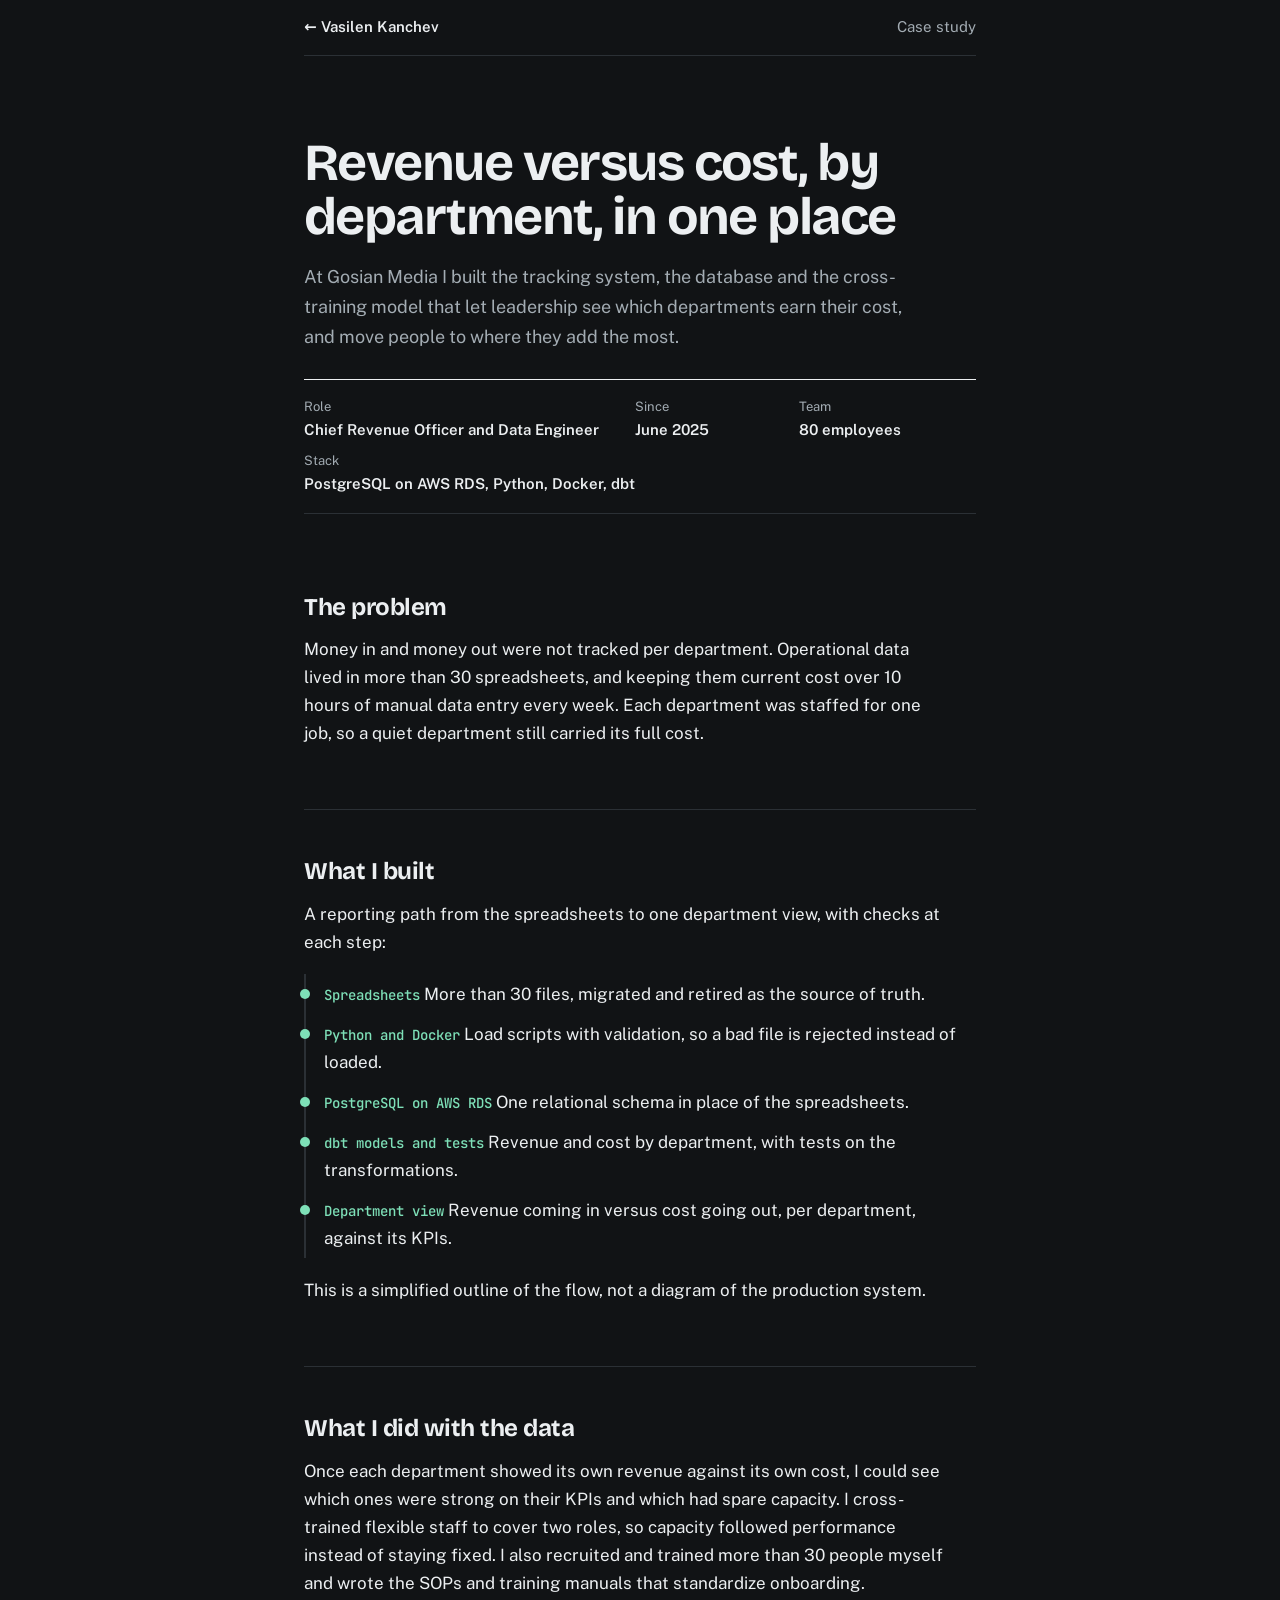
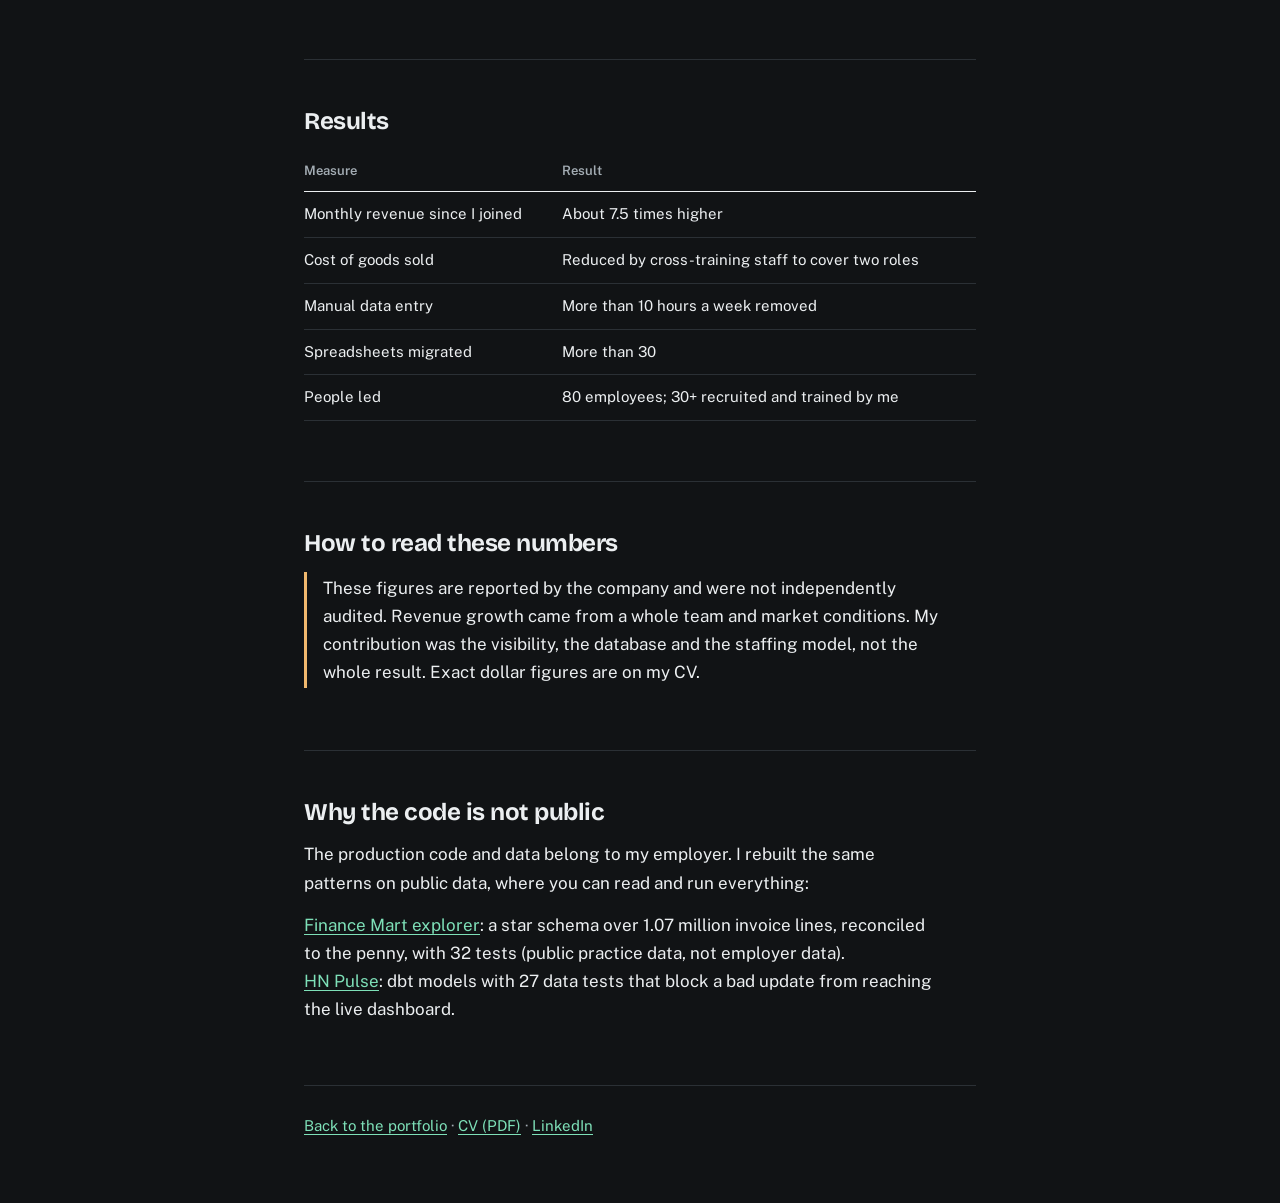
==== gosian/index.html @ 36bf4d01 "Add Gosian case study page" ====
<!doctype html>
<html lang="en"><head><meta charset="utf-8"><meta name="viewport" content="width=device-width,initial-scale=1">
<meta name="theme-color" content="#111315">
<title>Case study: revenue vs cost tracking at Gosian Media</title>
<meta name="description" content="How I built department-level revenue and cost tracking, a PostgreSQL pipeline and a cross-training model at Gosian Media, and what the numbers do and do not show.">
<link rel="canonical" href="https://vasilendata.github.io/gosian/">
<meta property="og:type" content="article"><meta property="og:title" content="Case study: revenue vs cost tracking at Gosian Media"><meta property="og:description" content="Department-level revenue and cost tracking, a PostgreSQL pipeline and cross-training, with honest limits."><meta property="og:url" content="https://vasilendata.github.io/gosian/"><meta property="og:image" content="https://vasilendata.github.io/og.png?v=2">
<meta name="twitter:card" content="summary_large_image"><meta name="twitter:image" content="https://vasilendata.github.io/og.png?v=2">
<link rel="icon" href="data:image/svg+xml,%3Csvg xmlns='http://www.w3.org/2000/svg' viewBox='0 0 64 64'%3E%3Crect width='64' height='64' rx='10' fill='%230E1A2B'/%3E%3Cpath d='M14 18l14 28 6-12M50 18L36 46' stroke='%23E8470F' stroke-width='6' fill='none' stroke-linecap='square'/%3E%3C/svg%3E">
<link rel="preload" href="https://vasilendata.github.io/fonts/bricolage-grotesque.woff2" as="font" type="font/woff2" crossorigin>
<style>
@font-face{font-family:'Bricolage Grotesque';src:url(https://vasilendata.github.io/fonts/bricolage-grotesque.woff2) format('woff2');font-weight:200 800;font-display:swap}
@font-face{font-family:'Public Sans';src:url(https://vasilendata.github.io/fonts/public-sans.woff2) format('woff2');font-weight:100 900;font-display:swap}
@font-face{font-family:'JetBrains Mono';src:url(https://vasilendata.github.io/fonts/jetbrains-mono.woff2) format('woff2');font-weight:100 800;font-display:swap}
:root{--paper:#111315;--surface:#181B1E;--ink:#ECEFF1;--muted:#A3ACB3;--rule:#2B3035;--mint:#7EE0B8;--blue:#8FB4FF;--amber:#F0B86E;
--display:'Bricolage Grotesque','Segoe UI',system-ui,sans-serif;--body:'Public Sans','Segoe UI',system-ui,sans-serif;--mono:'JetBrains Mono',ui-monospace,Consolas,monospace}
*{box-sizing:border-box}html{scroll-behavior:smooth}
body{margin:0;background:var(--paper);color:var(--ink);font:400 1.0625rem/1.65 var(--body);-webkit-font-smoothing:antialiased}
a{color:var(--mint);text-underline-offset:.2em;text-decoration-thickness:1px}a:hover{color:var(--ink)}
:focus-visible{outline:2px solid var(--mint);outline-offset:3px;border-radius:2px}
h1,h2,h3{font-family:var(--display);margin:0;text-wrap:balance}
.wrap{max-width:46rem;margin:0 auto;padding:0 clamp(20px,5vw,32px)}
.top{display:flex;justify-content:space-between;align-items:center;height:56px;border-bottom:1px solid var(--rule);font-size:.9375rem}
.top a{color:var(--ink);text-decoration:none;font-weight:600}.top a:hover{color:var(--mint)}.top span{color:var(--muted)}
header.pg{padding:clamp(40px,7vw,80px) 0 32px}
h1{font-size:clamp(2.1rem,5.5vw,3.25rem);line-height:1.04;letter-spacing:-.03em;font-weight:700}
.sub{margin:18px 0 0;color:var(--muted);font-size:1.125rem;max-width:38rem}
.meta{margin:28px 0 0;padding:16px 0;border-top:1px solid var(--ink);border-bottom:1px solid var(--rule);display:flex;flex-wrap:wrap;gap:8px 36px;font-size:.9375rem}
.meta dt{color:var(--muted);font-size:.8125rem}.meta dd{margin:0;font-weight:600}.meta div{min-width:8rem}
section{padding:clamp(28px,5vw,48px) 0;border-bottom:1px solid var(--rule)}
h2{font-size:1.5rem;line-height:1.15;letter-spacing:-.02em;margin-bottom:14px}
p{margin:0 0 14px;max-width:40rem}
.flow{margin:18px 0;padding:0;list-style:none;border-left:2px solid var(--rule)}
.flow li{padding:6px 0 6px 18px;position:relative}.flow li::before{content:"";position:absolute;left:-6px;top:15px;width:10px;height:10px;border-radius:50%;background:var(--mint)}
.flow b{font-family:var(--mono);font-size:.875rem;font-weight:500;color:var(--mint)}
table{width:100%;border-collapse:collapse;font-size:.9375rem;margin:12px 0}
th,td{padding:10px 12px 10px 0;border-bottom:1px solid var(--rule);text-align:left;vertical-align:top}
th{color:var(--muted);font-weight:600;font-size:.8125rem;border-bottom-color:var(--ink)}
.note{border-left:3px solid var(--amber);padding:2px 0 2px 16px;color:var(--ink)}
footer.f{padding:28px 0 64px;color:var(--muted);font-size:.9375rem}
@media(prefers-reduced-motion:reduce){*{animation:none!important;transition:none!important;scroll-behavior:auto!important}}
</style></head><body>
<div class="wrap">
<nav class="top" aria-label="Portfolio"><a href="https://vasilendata.github.io/">&larr; Vasilen Kanchev</a><span>Case study</span></nav>
<header class="pg"><h1>Revenue versus cost, by department, in one place</h1>
<p class="sub">At Gosian Media I built the tracking system, the database and the cross-training model that let leadership see which departments earn their cost, and move people to where they add the most.</p>
<dl class="meta"><div><dt>Role</dt><dd>Chief Revenue Officer and Data Engineer</dd></div><div><dt>Since</dt><dd>June 2025</dd></div><div><dt>Team</dt><dd>80 employees</dd></div><div><dt>Stack</dt><dd>PostgreSQL on AWS RDS, Python, Docker, dbt</dd></div></dl></header>
<main>
<section><h2>The problem</h2>
<p>Money in and money out were not tracked per department. Operational data lived in more than 30 spreadsheets, and keeping them current cost over 10 hours of manual data entry every week. Each department was staffed for one job, so a quiet department still carried its full cost.</p></section>
<section><h2>What I built</h2>
<p>A reporting path from the spreadsheets to one department view, with checks at each step:</p>
<ol class="flow">
<li><b>Spreadsheets</b> More than 30 files, migrated and retired as the source of truth.</li>
<li><b>Python and Docker</b> Load scripts with validation, so a bad file is rejected instead of loaded.</li>
<li><b>PostgreSQL on AWS RDS</b> One relational schema in place of the spreadsheets.</li>
<li><b>dbt models and tests</b> Revenue and cost by department, with tests on the transformations.</li>
<li><b>Department view</b> Revenue coming in versus cost going out, per department, against its KPIs.</li>
</ol>
<p>This is a simplified outline of the flow, not a diagram of the production system.</p></section>
<section><h2>What I did with the data</h2>
<p>Once each department showed its own revenue against its own cost, I could see which ones were strong on their KPIs and which had spare capacity. I cross-trained flexible staff to cover two roles, so capacity followed performance instead of staying fixed. I also recruited and trained more than 30 people myself and wrote the SOPs and training manuals that standardize onboarding.</p></section>
<section><h2>Results</h2>
<table><thead><tr><th>Measure</th><th>Result</th></tr></thead><tbody>
<tr><td>Monthly revenue since I joined</td><td>About 7.5 times higher</td></tr>
<tr><td>Cost of goods sold</td><td>Reduced by cross-training staff to cover two roles</td></tr>
<tr><td>Manual data entry</td><td>More than 10 hours a week removed</td></tr>
<tr><td>Spreadsheets migrated</td><td>More than 30</td></tr>
<tr><td>People led</td><td>80 employees; 30+ recruited and trained by me</td></tr>
</tbody></table></section>
<section><h2>How to read these numbers</h2>
<p class="note">These figures are reported by the company and were not independently audited. Revenue growth came from a whole team and market conditions. My contribution was the visibility, the database and the staffing model, not the whole result. Exact dollar figures are on my CV.</p></section>
<section><h2>Why the code is not public</h2>
<p>The production code and data belong to my employer. I rebuilt the same patterns on public data, where you can read and run everything:</p>
<p><a href="https://vasilendata.github.io/ecommerce-finance-mart/explorer/">Finance Mart explorer</a>: a star schema over 1.07 million invoice lines, reconciled to the penny, with 32 tests (public practice data, not employer data).<br>
<a href="https://vasilendata.github.io/hn-pulse/">HN Pulse</a>: dbt models with 27 data tests that block a bad update from reaching the live dashboard.</p></section>
</main>
<footer class="f"><a href="https://vasilendata.github.io/">Back to the portfolio</a> &middot; <a href="https://vasilendata.github.io/vasilen-kanchev-cv.pdf">CV (PDF)</a> &middot; <a href="https://www.linkedin.com/in/vasilenkanchev/">LinkedIn</a></footer>
</div></body></html>
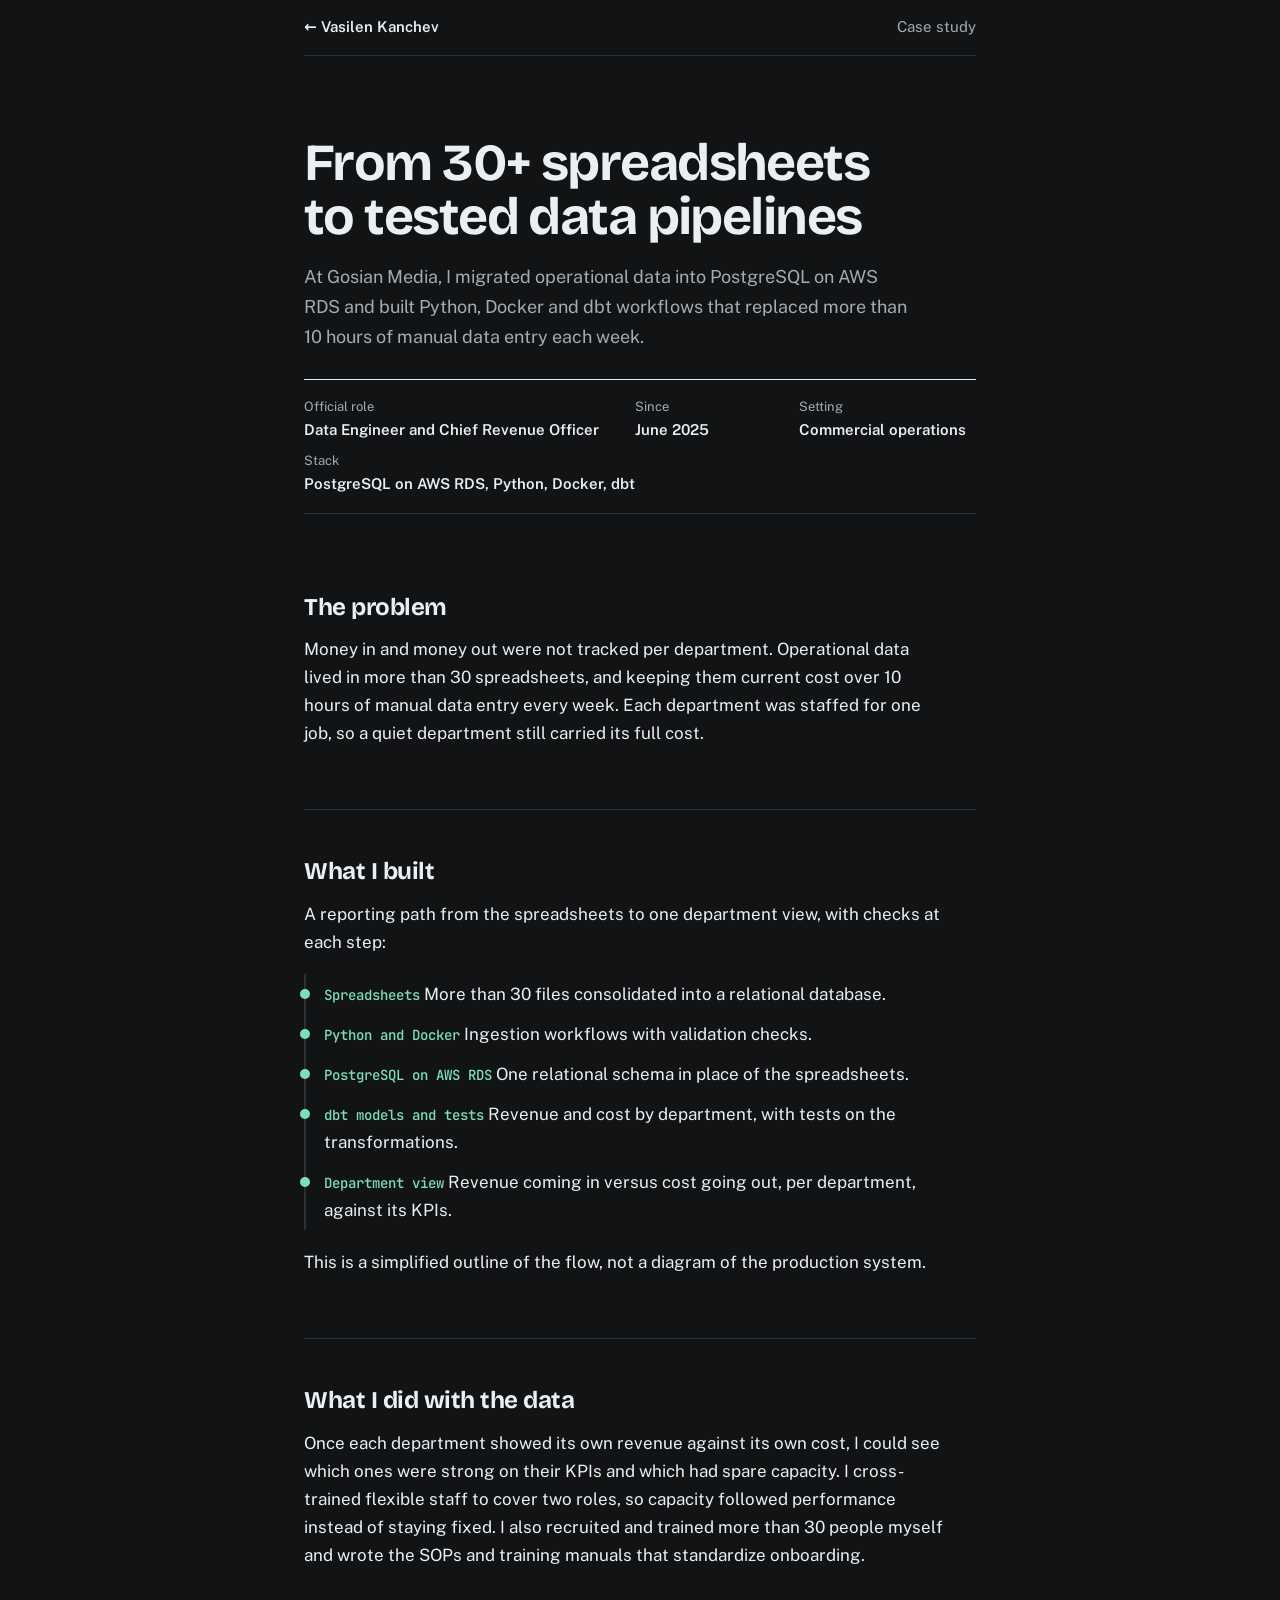
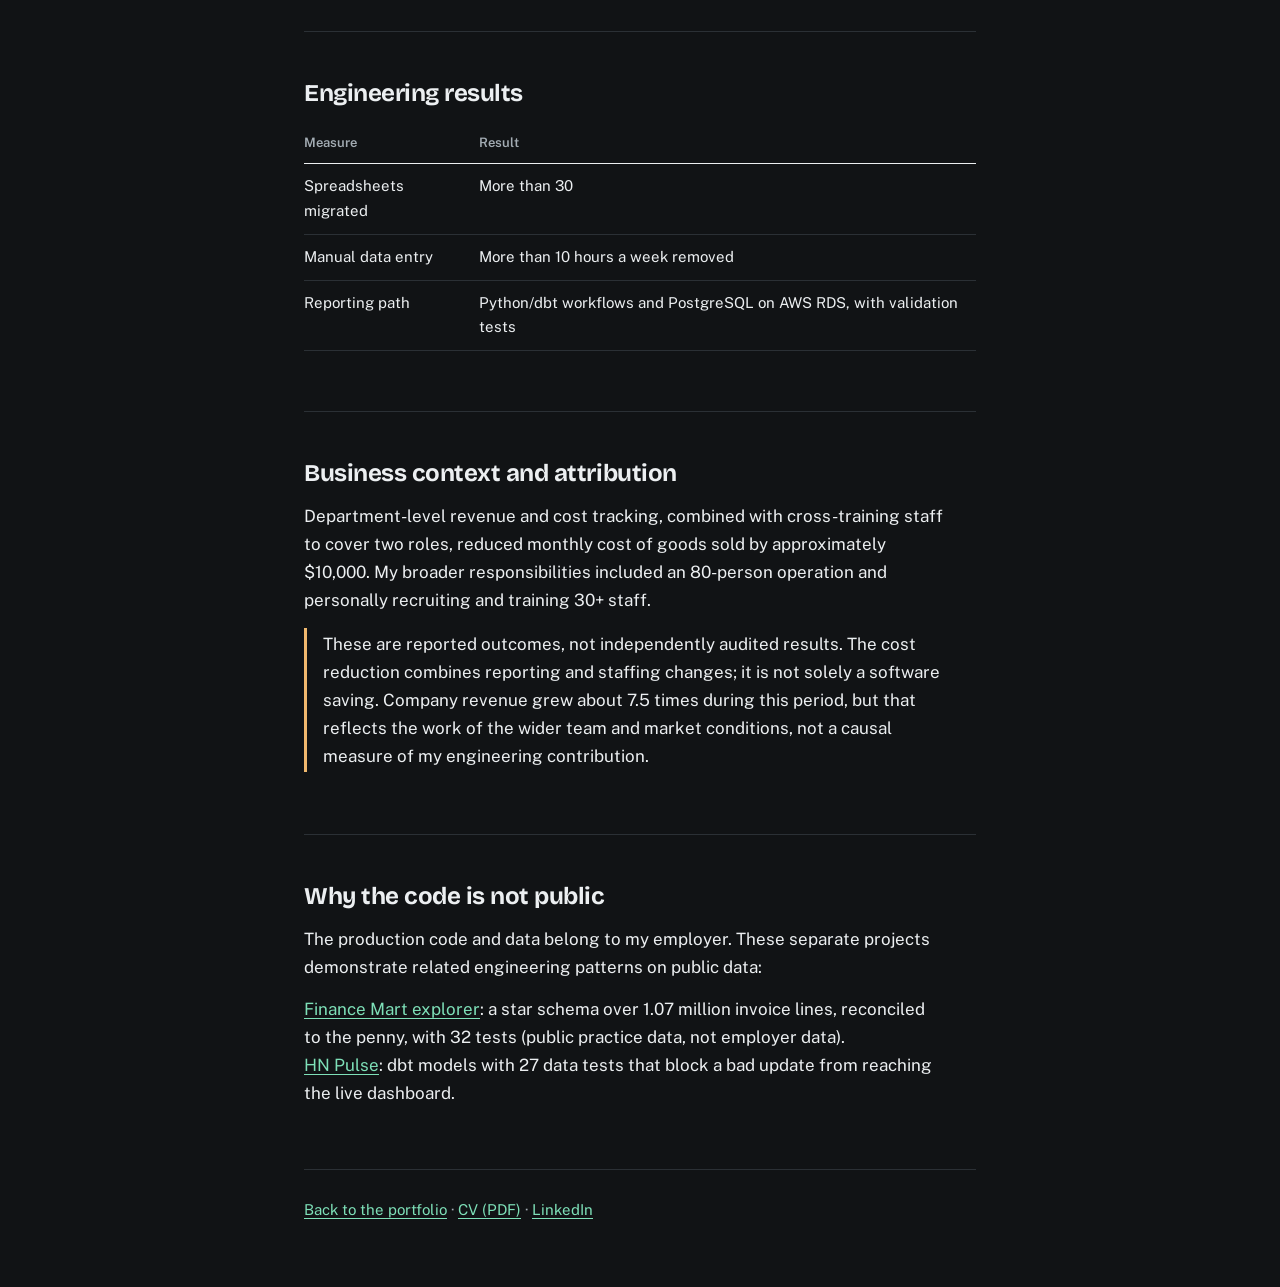
==== commit 976ee7a4: "Clarify professional delivery and business outcomes" ====
--- a/gosian/index.html
+++ b/gosian/index.html
@@ -1,20 +1,21 @@
 <!doctype html>
 <html lang="en"><head><meta charset="utf-8"><meta name="viewport" content="width=device-width,initial-scale=1">
 <meta name="theme-color" content="#111315">
-<title>Case study: revenue vs cost tracking at Gosian Media</title>
+<title>From 30+ spreadsheets to tested data pipelines | Vasilen Kanchev</title>
 <meta name="description" content="How I built department-level revenue and cost tracking, a PostgreSQL pipeline and a cross-training model at Gosian Media, and what the numbers do and do not show.">
 <link rel="canonical" href="https://vasilendata.github.io/gosian/">
-<meta property="og:type" content="article"><meta property="og:title" content="Case study: revenue vs cost tracking at Gosian Media"><meta property="og:description" content="Department-level revenue and cost tracking, a PostgreSQL pipeline and cross-training, with honest limits."><meta property="og:url" content="https://vasilendata.github.io/gosian/"><meta property="og:image" content="https://vasilendata.github.io/og.png?v=2">
-<meta name="twitter:card" content="summary_large_image"><meta name="twitter:image" content="https://vasilendata.github.io/og.png?v=2">
+<meta property="og:type" content="article"><meta property="og:title" content="From 30+ spreadsheets to tested data pipelines"><meta property="og:description" content="Professional case study: Python, dbt and PostgreSQL on AWS RDS replaced 10+ hours of manual data entry each week."><meta property="og:url" content="https://vasilendata.github.io/gosian/"><meta property="og:image" content="https://vasilendata.github.io/og.png?v=3"><meta property="og:image:width" content="1731"><meta property="og:image:height" content="909">
+<meta name="twitter:card" content="summary_large_image"><meta name="twitter:image" content="https://vasilendata.github.io/og.png?v=3">
 <link rel="icon" href="data:image/svg+xml,%3Csvg xmlns='http://www.w3.org/2000/svg' viewBox='0 0 64 64'%3E%3Crect width='64' height='64' rx='10' fill='%230E1A2B'/%3E%3Cpath d='M14 18l14 28 6-12M50 18L36 46' stroke='%23E8470F' stroke-width='6' fill='none' stroke-linecap='square'/%3E%3C/svg%3E">
-<link rel="preload" href="https://vasilendata.github.io/fonts/bricolage-grotesque.woff2" as="font" type="font/woff2" crossorigin>
+<link rel="preload" href="../fonts/bricolage-grotesque.woff2" as="font" type="font/woff2" crossorigin>
 <style>
-@font-face{font-family:'Bricolage Grotesque';src:url(https://vasilendata.github.io/fonts/bricolage-grotesque.woff2) format('woff2');font-weight:200 800;font-display:swap}
-@font-face{font-family:'Public Sans';src:url(https://vasilendata.github.io/fonts/public-sans.woff2) format('woff2');font-weight:100 900;font-display:swap}
-@font-face{font-family:'JetBrains Mono';src:url(https://vasilendata.github.io/fonts/jetbrains-mono.woff2) format('woff2');font-weight:100 800;font-display:swap}
+@font-face{font-family:'Bricolage Grotesque';src:url(../fonts/bricolage-grotesque.woff2) format('woff2');font-weight:200 800;font-display:swap}
+@font-face{font-family:'Public Sans';src:url(../fonts/public-sans.woff2) format('woff2');font-weight:100 900;font-display:swap}
+@font-face{font-family:'JetBrains Mono';src:url(../fonts/jetbrains-mono.woff2) format('woff2');font-weight:100 800;font-display:swap}
 :root{--paper:#111315;--surface:#181B1E;--ink:#ECEFF1;--muted:#A3ACB3;--rule:#2B3035;--mint:#7EE0B8;--blue:#8FB4FF;--amber:#F0B86E;
 --display:'Bricolage Grotesque','Segoe UI',system-ui,sans-serif;--body:'Public Sans','Segoe UI',system-ui,sans-serif;--mono:'JetBrains Mono',ui-monospace,Consolas,monospace}
 *{box-sizing:border-box}html{scroll-behavior:smooth}
+.skip{position:fixed;left:-999px;top:8px;z-index:9;padding:10px 16px;background:var(--ink);color:var(--paper)}.skip:focus{left:8px}
 body{margin:0;background:var(--paper);color:var(--ink);font:400 1.0625rem/1.65 var(--body);-webkit-font-smoothing:antialiased}
 a{color:var(--mint);text-underline-offset:.2em;text-decoration-thickness:1px}a:hover{color:var(--ink)}
 :focus-visible{outline:2px solid var(--mint);outline-offset:3px;border-radius:2px}
@@ -40,19 +41,20 @@
 footer.f{padding:28px 0 64px;color:var(--muted);font-size:.9375rem}
 @media(prefers-reduced-motion:reduce){*{animation:none!important;transition:none!important;scroll-behavior:auto!important}}
 </style></head><body>
+<a class="skip" href="#case-study">Skip to case study</a>
 <div class="wrap">
-<nav class="top" aria-label="Portfolio"><a href="https://vasilendata.github.io/">&larr; Vasilen Kanchev</a><span>Case study</span></nav>
-<header class="pg"><h1>Revenue versus cost, by department, in one place</h1>
-<p class="sub">At Gosian Media I built the tracking system, the database and the cross-training model that let leadership see which departments earn their cost, and move people to where they add the most.</p>
-<dl class="meta"><div><dt>Role</dt><dd>Chief Revenue Officer and Data Engineer</dd></div><div><dt>Since</dt><dd>June 2025</dd></div><div><dt>Team</dt><dd>80 employees</dd></div><div><dt>Stack</dt><dd>PostgreSQL on AWS RDS, Python, Docker, dbt</dd></div></dl></header>
-<main>
+<nav class="top" aria-label="Portfolio"><a href="../">&larr; Vasilen Kanchev</a><span>Case study</span></nav>
+<header class="pg"><h1>From 30+ spreadsheets to tested data pipelines</h1>
+<p class="sub">At Gosian Media, I migrated operational data into PostgreSQL on AWS RDS and built Python, Docker and dbt workflows that replaced more than 10 hours of manual data entry each week.</p>
+<dl class="meta"><div><dt>Official role</dt><dd>Data Engineer and Chief Revenue Officer</dd></div><div><dt>Since</dt><dd>June 2025</dd></div><div><dt>Setting</dt><dd>Commercial operations</dd></div><div><dt>Stack</dt><dd>PostgreSQL on AWS RDS, Python, Docker, dbt</dd></div></dl></header>
+<main id="case-study" tabindex="-1">
 <section><h2>The problem</h2>
 <p>Money in and money out were not tracked per department. Operational data lived in more than 30 spreadsheets, and keeping them current cost over 10 hours of manual data entry every week. Each department was staffed for one job, so a quiet department still carried its full cost.</p></section>
 <section><h2>What I built</h2>
 <p>A reporting path from the spreadsheets to one department view, with checks at each step:</p>
 <ol class="flow">
-<li><b>Spreadsheets</b> More than 30 files, migrated and retired as the source of truth.</li>
-<li><b>Python and Docker</b> Load scripts with validation, so a bad file is rejected instead of loaded.</li>
+<li><b>Spreadsheets</b> More than 30 files consolidated into a relational database.</li>
+<li><b>Python and Docker</b> Ingestion workflows with validation checks.</li>
 <li><b>PostgreSQL on AWS RDS</b> One relational schema in place of the spreadsheets.</li>
 <li><b>dbt models and tests</b> Revenue and cost by department, with tests on the transformations.</li>
 <li><b>Department view</b> Revenue coming in versus cost going out, per department, against its KPIs.</li>
@@ -60,18 +62,17 @@
 <p>This is a simplified outline of the flow, not a diagram of the production system.</p></section>
 <section><h2>What I did with the data</h2>
 <p>Once each department showed its own revenue against its own cost, I could see which ones were strong on their KPIs and which had spare capacity. I cross-trained flexible staff to cover two roles, so capacity followed performance instead of staying fixed. I also recruited and trained more than 30 people myself and wrote the SOPs and training manuals that standardize onboarding.</p></section>
-<section><h2>Results</h2>
+<section><h2>Engineering results</h2>
 <table><thead><tr><th>Measure</th><th>Result</th></tr></thead><tbody>
-<tr><td>Monthly revenue since I joined</td><td>About 7.5 times higher</td></tr>
-<tr><td>Cost of goods sold</td><td>Reduced by cross-training staff to cover two roles</td></tr>
+<tr><td>Spreadsheets migrated</td><td>More than 30</td></tr>
 <tr><td>Manual data entry</td><td>More than 10 hours a week removed</td></tr>
-<tr><td>Spreadsheets migrated</td><td>More than 30</td></tr>
-<tr><td>People led</td><td>80 employees; 30+ recruited and trained by me</td></tr>
+<tr><td>Reporting path</td><td>Python/dbt workflows and PostgreSQL on AWS RDS, with validation tests</td></tr>
 </tbody></table></section>
-<section><h2>How to read these numbers</h2>
-<p class="note">These figures are reported by the company and were not independently audited. Revenue growth came from a whole team and market conditions. My contribution was the visibility, the database and the staffing model, not the whole result. Exact dollar figures are on my CV.</p></section>
+<section><h2>Business context and attribution</h2>
+<p>Department-level revenue and cost tracking, combined with cross-training staff to cover two roles, reduced monthly cost of goods sold by approximately $10,000. My broader responsibilities included an 80-person operation and personally recruiting and training 30+ staff.</p>
+<p class="note">These are reported outcomes, not independently audited results. The cost reduction combines reporting and staffing changes; it is not solely a software saving. Company revenue grew about 7.5 times during this period, but that reflects the work of the wider team and market conditions, not a causal measure of my engineering contribution.</p></section>
 <section><h2>Why the code is not public</h2>
-<p>The production code and data belong to my employer. I rebuilt the same patterns on public data, where you can read and run everything:</p>
+<p>The production code and data belong to my employer. These separate projects demonstrate related engineering patterns on public data:</p>
 <p><a href="https://vasilendata.github.io/ecommerce-finance-mart/explorer/">Finance Mart explorer</a>: a star schema over 1.07 million invoice lines, reconciled to the penny, with 32 tests (public practice data, not employer data).<br>
 <a href="https://vasilendata.github.io/hn-pulse/">HN Pulse</a>: dbt models with 27 data tests that block a bad update from reaching the live dashboard.</p></section>
 </main>
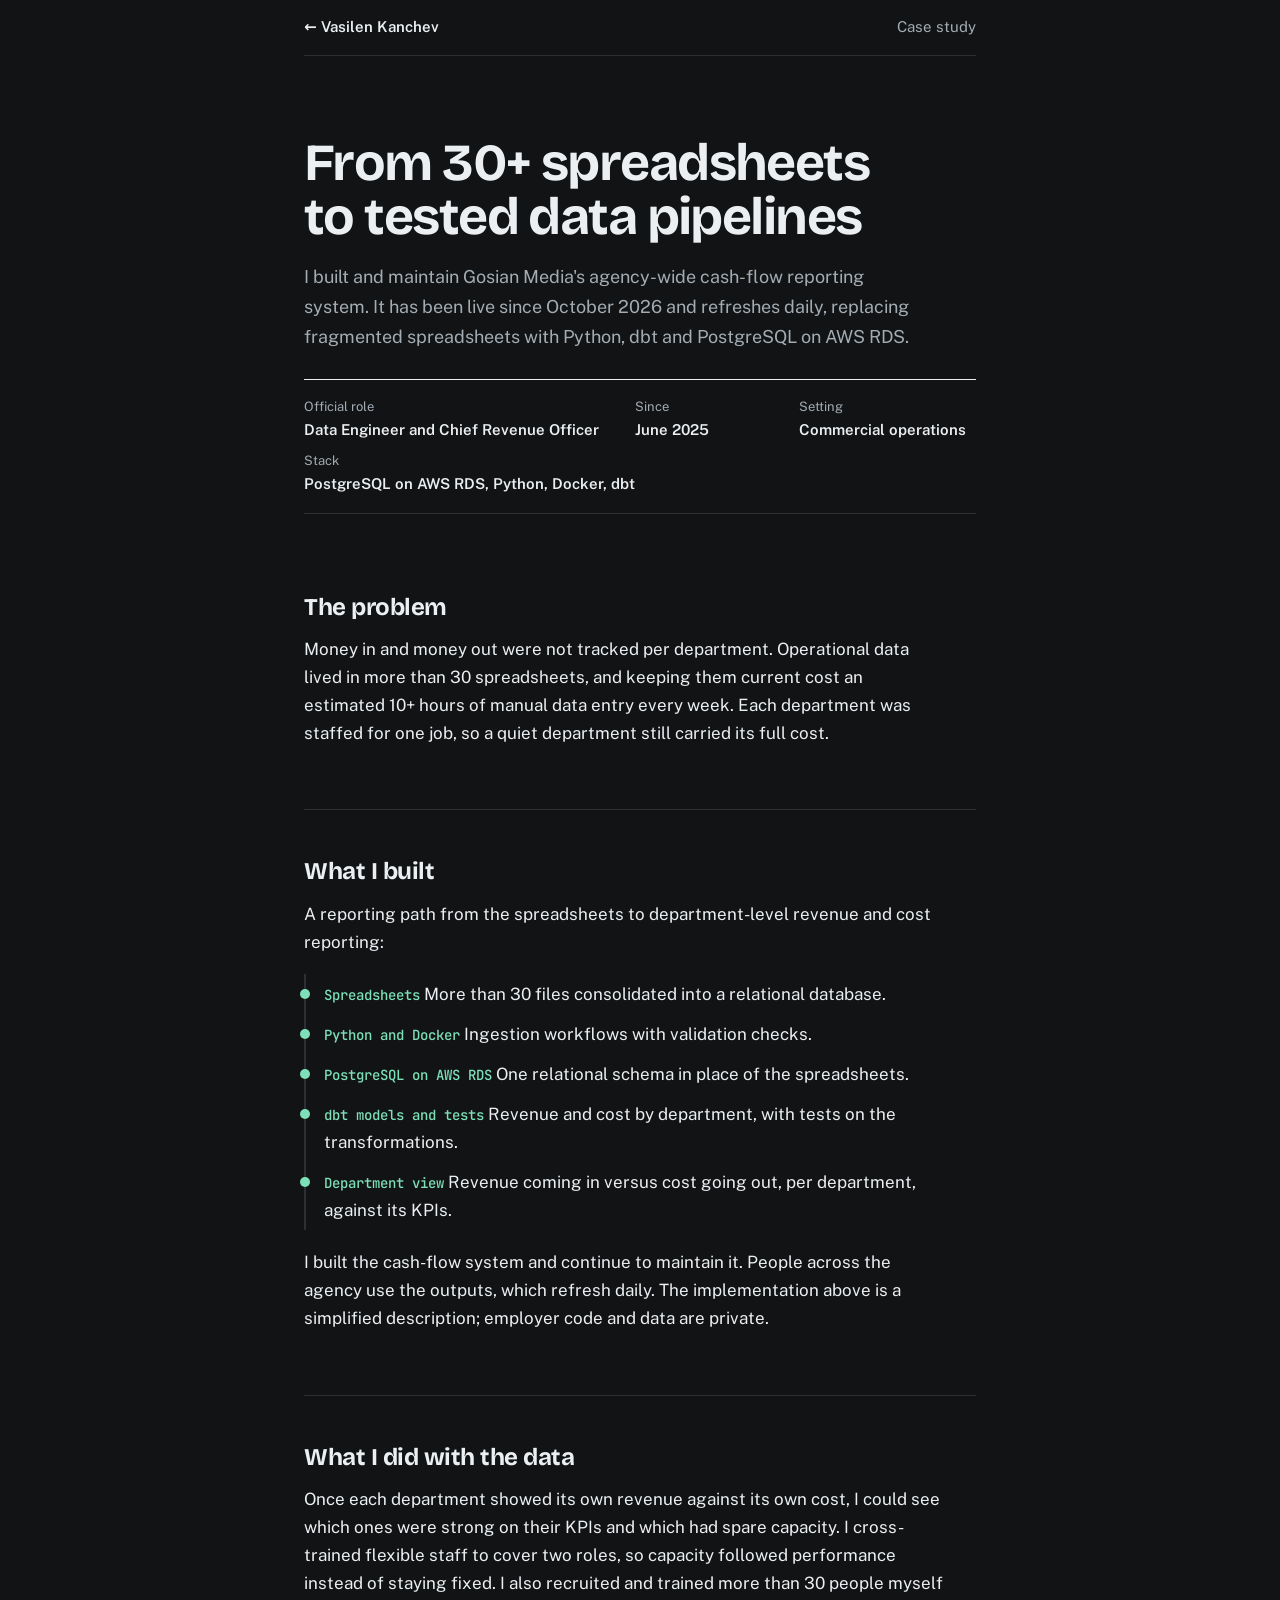
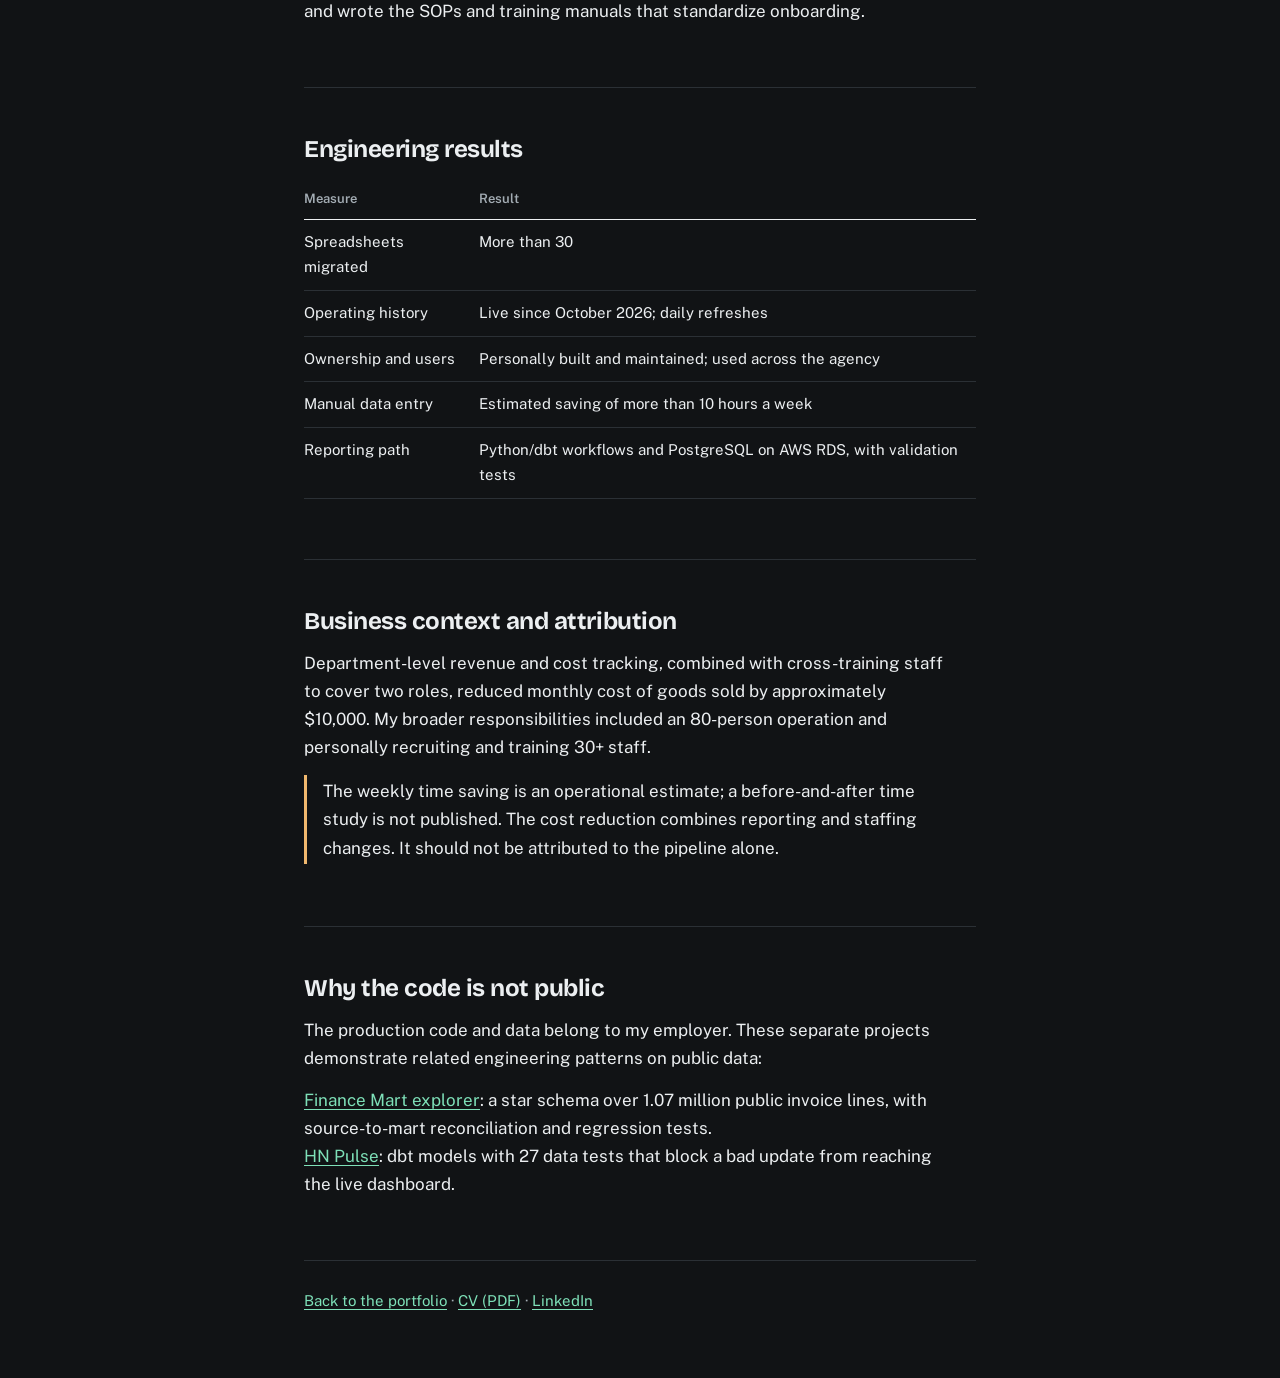
==== commit c404cb84: "Clarify verified system ownership and estimated business outcomes" ====
--- a/gosian/index.html
+++ b/gosian/index.html
@@ -1,80 +1,82 @@
-<!doctype html>
-<html lang="en"><head><meta charset="utf-8"><meta name="viewport" content="width=device-width,initial-scale=1">
-<meta name="theme-color" content="#111315">
-<title>From 30+ spreadsheets to tested data pipelines | Vasilen Kanchev</title>
-<meta name="description" content="How I built department-level revenue and cost tracking, a PostgreSQL pipeline and a cross-training model at Gosian Media, and what the numbers do and do not show.">
-<link rel="canonical" href="https://vasilendata.github.io/gosian/">
-<meta property="og:type" content="article"><meta property="og:title" content="From 30+ spreadsheets to tested data pipelines"><meta property="og:description" content="Professional case study: Python, dbt and PostgreSQL on AWS RDS replaced 10+ hours of manual data entry each week."><meta property="og:url" content="https://vasilendata.github.io/gosian/"><meta property="og:image" content="https://vasilendata.github.io/og.png?v=3"><meta property="og:image:width" content="1731"><meta property="og:image:height" content="909">
-<meta name="twitter:card" content="summary_large_image"><meta name="twitter:image" content="https://vasilendata.github.io/og.png?v=3">
-<link rel="icon" href="data:image/svg+xml,%3Csvg xmlns='http://www.w3.org/2000/svg' viewBox='0 0 64 64'%3E%3Crect width='64' height='64' rx='10' fill='%230E1A2B'/%3E%3Cpath d='M14 18l14 28 6-12M50 18L36 46' stroke='%23E8470F' stroke-width='6' fill='none' stroke-linecap='square'/%3E%3C/svg%3E">
-<link rel="preload" href="../fonts/bricolage-grotesque.woff2" as="font" type="font/woff2" crossorigin>
-<style>
-@font-face{font-family:'Bricolage Grotesque';src:url(../fonts/bricolage-grotesque.woff2) format('woff2');font-weight:200 800;font-display:swap}
-@font-face{font-family:'Public Sans';src:url(../fonts/public-sans.woff2) format('woff2');font-weight:100 900;font-display:swap}
-@font-face{font-family:'JetBrains Mono';src:url(../fonts/jetbrains-mono.woff2) format('woff2');font-weight:100 800;font-display:swap}
-:root{--paper:#111315;--surface:#181B1E;--ink:#ECEFF1;--muted:#A3ACB3;--rule:#2B3035;--mint:#7EE0B8;--blue:#8FB4FF;--amber:#F0B86E;
---display:'Bricolage Grotesque','Segoe UI',system-ui,sans-serif;--body:'Public Sans','Segoe UI',system-ui,sans-serif;--mono:'JetBrains Mono',ui-monospace,Consolas,monospace}
-*{box-sizing:border-box}html{scroll-behavior:smooth}
-.skip{position:fixed;left:-999px;top:8px;z-index:9;padding:10px 16px;background:var(--ink);color:var(--paper)}.skip:focus{left:8px}
-body{margin:0;background:var(--paper);color:var(--ink);font:400 1.0625rem/1.65 var(--body);-webkit-font-smoothing:antialiased}
-a{color:var(--mint);text-underline-offset:.2em;text-decoration-thickness:1px}a:hover{color:var(--ink)}
-:focus-visible{outline:2px solid var(--mint);outline-offset:3px;border-radius:2px}
-h1,h2,h3{font-family:var(--display);margin:0;text-wrap:balance}
-.wrap{max-width:46rem;margin:0 auto;padding:0 clamp(20px,5vw,32px)}
-.top{display:flex;justify-content:space-between;align-items:center;height:56px;border-bottom:1px solid var(--rule);font-size:.9375rem}
-.top a{color:var(--ink);text-decoration:none;font-weight:600}.top a:hover{color:var(--mint)}.top span{color:var(--muted)}
-header.pg{padding:clamp(40px,7vw,80px) 0 32px}
-h1{font-size:clamp(2.1rem,5.5vw,3.25rem);line-height:1.04;letter-spacing:-.03em;font-weight:700}
-.sub{margin:18px 0 0;color:var(--muted);font-size:1.125rem;max-width:38rem}
-.meta{margin:28px 0 0;padding:16px 0;border-top:1px solid var(--ink);border-bottom:1px solid var(--rule);display:flex;flex-wrap:wrap;gap:8px 36px;font-size:.9375rem}
-.meta dt{color:var(--muted);font-size:.8125rem}.meta dd{margin:0;font-weight:600}.meta div{min-width:8rem}
-section{padding:clamp(28px,5vw,48px) 0;border-bottom:1px solid var(--rule)}
-h2{font-size:1.5rem;line-height:1.15;letter-spacing:-.02em;margin-bottom:14px}
-p{margin:0 0 14px;max-width:40rem}
-.flow{margin:18px 0;padding:0;list-style:none;border-left:2px solid var(--rule)}
-.flow li{padding:6px 0 6px 18px;position:relative}.flow li::before{content:"";position:absolute;left:-6px;top:15px;width:10px;height:10px;border-radius:50%;background:var(--mint)}
-.flow b{font-family:var(--mono);font-size:.875rem;font-weight:500;color:var(--mint)}
-table{width:100%;border-collapse:collapse;font-size:.9375rem;margin:12px 0}
-th,td{padding:10px 12px 10px 0;border-bottom:1px solid var(--rule);text-align:left;vertical-align:top}
-th{color:var(--muted);font-weight:600;font-size:.8125rem;border-bottom-color:var(--ink)}
-.note{border-left:3px solid var(--amber);padding:2px 0 2px 16px;color:var(--ink)}
-footer.f{padding:28px 0 64px;color:var(--muted);font-size:.9375rem}
-@media(prefers-reduced-motion:reduce){*{animation:none!important;transition:none!important;scroll-behavior:auto!important}}
-</style></head><body>
-<a class="skip" href="#case-study">Skip to case study</a>
-<div class="wrap">
-<nav class="top" aria-label="Portfolio"><a href="../">&larr; Vasilen Kanchev</a><span>Case study</span></nav>
-<header class="pg"><h1>From 30+ spreadsheets to tested data pipelines</h1>
-<p class="sub">At Gosian Media, I migrated operational data into PostgreSQL on AWS RDS and built Python, Docker and dbt workflows that replaced more than 10 hours of manual data entry each week.</p>
-<dl class="meta"><div><dt>Official role</dt><dd>Data Engineer and Chief Revenue Officer</dd></div><div><dt>Since</dt><dd>June 2025</dd></div><div><dt>Setting</dt><dd>Commercial operations</dd></div><div><dt>Stack</dt><dd>PostgreSQL on AWS RDS, Python, Docker, dbt</dd></div></dl></header>
-<main id="case-study" tabindex="-1">
-<section><h2>The problem</h2>
-<p>Money in and money out were not tracked per department. Operational data lived in more than 30 spreadsheets, and keeping them current cost over 10 hours of manual data entry every week. Each department was staffed for one job, so a quiet department still carried its full cost.</p></section>
-<section><h2>What I built</h2>
-<p>A reporting path from the spreadsheets to one department view, with checks at each step:</p>
-<ol class="flow">
-<li><b>Spreadsheets</b> More than 30 files consolidated into a relational database.</li>
-<li><b>Python and Docker</b> Ingestion workflows with validation checks.</li>
-<li><b>PostgreSQL on AWS RDS</b> One relational schema in place of the spreadsheets.</li>
-<li><b>dbt models and tests</b> Revenue and cost by department, with tests on the transformations.</li>
-<li><b>Department view</b> Revenue coming in versus cost going out, per department, against its KPIs.</li>
-</ol>
-<p>This is a simplified outline of the flow, not a diagram of the production system.</p></section>
-<section><h2>What I did with the data</h2>
-<p>Once each department showed its own revenue against its own cost, I could see which ones were strong on their KPIs and which had spare capacity. I cross-trained flexible staff to cover two roles, so capacity followed performance instead of staying fixed. I also recruited and trained more than 30 people myself and wrote the SOPs and training manuals that standardize onboarding.</p></section>
-<section><h2>Engineering results</h2>
-<table><thead><tr><th>Measure</th><th>Result</th></tr></thead><tbody>
-<tr><td>Spreadsheets migrated</td><td>More than 30</td></tr>
-<tr><td>Manual data entry</td><td>More than 10 hours a week removed</td></tr>
-<tr><td>Reporting path</td><td>Python/dbt workflows and PostgreSQL on AWS RDS, with validation tests</td></tr>
-</tbody></table></section>
-<section><h2>Business context and attribution</h2>
-<p>Department-level revenue and cost tracking, combined with cross-training staff to cover two roles, reduced monthly cost of goods sold by approximately $10,000. My broader responsibilities included an 80-person operation and personally recruiting and training 30+ staff.</p>
-<p class="note">These are reported outcomes, not independently audited results. The cost reduction combines reporting and staffing changes; it is not solely a software saving. Company revenue grew about 7.5 times during this period, but that reflects the work of the wider team and market conditions, not a causal measure of my engineering contribution.</p></section>
-<section><h2>Why the code is not public</h2>
-<p>The production code and data belong to my employer. These separate projects demonstrate related engineering patterns on public data:</p>
-<p><a href="https://vasilendata.github.io/ecommerce-finance-mart/explorer/">Finance Mart explorer</a>: a star schema over 1.07 million invoice lines, reconciled to the penny, with 32 tests (public practice data, not employer data).<br>
-<a href="https://vasilendata.github.io/hn-pulse/">HN Pulse</a>: dbt models with 27 data tests that block a bad update from reaching the live dashboard.</p></section>
-</main>
-<footer class="f"><a href="https://vasilendata.github.io/">Back to the portfolio</a> &middot; <a href="https://vasilendata.github.io/vasilen-kanchev-cv.pdf">CV (PDF)</a> &middot; <a href="https://www.linkedin.com/in/vasilenkanchev/">LinkedIn</a></footer>
-</div></body></html>
+<!doctype html>
+<html lang="en"><head><meta charset="utf-8"><meta name="viewport" content="width=device-width,initial-scale=1">
+<meta name="theme-color" content="#111315">
+<title>From 30+ spreadsheets to tested data pipelines | Vasilen Kanchev</title>
+<meta name="description" content="How I built department-level revenue and cost tracking, a PostgreSQL pipeline and a cross-training model at Gosian Media, and what the numbers do and do not show.">
+<link rel="canonical" href="https://vasilendata.github.io/gosian/">
+<meta property="og:type" content="article"><meta property="og:title" content="From 30+ spreadsheets to tested data pipelines"><meta property="og:description" content="Professional case study: Python, dbt and PostgreSQL on AWS RDS saved an estimated 10+ hours of manual data entry each week."><meta property="og:url" content="https://vasilendata.github.io/gosian/"><meta property="og:image" content="https://vasilendata.github.io/og.png?v=3"><meta property="og:image:width" content="1731"><meta property="og:image:height" content="909">
+<meta name="twitter:card" content="summary_large_image"><meta name="twitter:image" content="https://vasilendata.github.io/og.png?v=3">
+<link rel="icon" href="data:image/svg+xml,%3Csvg xmlns='http://www.w3.org/2000/svg' viewBox='0 0 64 64'%3E%3Crect width='64' height='64' rx='10' fill='%230E1A2B'/%3E%3Cpath d='M14 18l14 28 6-12M50 18L36 46' stroke='%23E8470F' stroke-width='6' fill='none' stroke-linecap='square'/%3E%3C/svg%3E">
+<link rel="preload" href="../fonts/bricolage-grotesque.woff2" as="font" type="font/woff2" crossorigin>
+<style>
+@font-face{font-family:'Bricolage Grotesque';src:url(../fonts/bricolage-grotesque.woff2) format('woff2');font-weight:200 800;font-display:swap}
+@font-face{font-family:'Public Sans';src:url(../fonts/public-sans.woff2) format('woff2');font-weight:100 900;font-display:swap}
+@font-face{font-family:'JetBrains Mono';src:url(../fonts/jetbrains-mono.woff2) format('woff2');font-weight:100 800;font-display:swap}
+:root{--paper:#111315;--surface:#181B1E;--ink:#ECEFF1;--muted:#A3ACB3;--rule:#2B3035;--mint:#7EE0B8;--blue:#8FB4FF;--amber:#F0B86E;
+--display:'Bricolage Grotesque','Segoe UI',system-ui,sans-serif;--body:'Public Sans','Segoe UI',system-ui,sans-serif;--mono:'JetBrains Mono',ui-monospace,Consolas,monospace}
+*{box-sizing:border-box}html{scroll-behavior:smooth}
+.skip{position:fixed;left:-999px;top:8px;z-index:9;padding:10px 16px;background:var(--ink);color:var(--paper)}.skip:focus{left:8px}
+body{margin:0;background:var(--paper);color:var(--ink);font:400 1.0625rem/1.65 var(--body);-webkit-font-smoothing:antialiased}
+a{color:var(--mint);text-underline-offset:.2em;text-decoration-thickness:1px}a:hover{color:var(--ink)}
+:focus-visible{outline:2px solid var(--mint);outline-offset:3px;border-radius:2px}
+h1,h2,h3{font-family:var(--display);margin:0;text-wrap:balance}
+.wrap{max-width:46rem;margin:0 auto;padding:0 clamp(20px,5vw,32px)}
+.top{display:flex;justify-content:space-between;align-items:center;height:56px;border-bottom:1px solid var(--rule);font-size:.9375rem}
+.top a{color:var(--ink);text-decoration:none;font-weight:600}.top a:hover{color:var(--mint)}.top span{color:var(--muted)}
+header.pg{padding:clamp(40px,7vw,80px) 0 32px}
+h1{font-size:clamp(2.1rem,5.5vw,3.25rem);line-height:1.04;letter-spacing:-.03em;font-weight:700}
+.sub{margin:18px 0 0;color:var(--muted);font-size:1.125rem;max-width:38rem}
+.meta{margin:28px 0 0;padding:16px 0;border-top:1px solid var(--ink);border-bottom:1px solid var(--rule);display:flex;flex-wrap:wrap;gap:8px 36px;font-size:.9375rem}
+.meta dt{color:var(--muted);font-size:.8125rem}.meta dd{margin:0;font-weight:600}.meta div{min-width:8rem}
+section{padding:clamp(28px,5vw,48px) 0;border-bottom:1px solid var(--rule)}
+h2{font-size:1.5rem;line-height:1.15;letter-spacing:-.02em;margin-bottom:14px}
+p{margin:0 0 14px;max-width:40rem}
+.flow{margin:18px 0;padding:0;list-style:none;border-left:2px solid var(--rule)}
+.flow li{padding:6px 0 6px 18px;position:relative}.flow li::before{content:"";position:absolute;left:-6px;top:15px;width:10px;height:10px;border-radius:50%;background:var(--mint)}
+.flow b{font-family:var(--mono);font-size:.875rem;font-weight:500;color:var(--mint)}
+table{width:100%;border-collapse:collapse;font-size:.9375rem;margin:12px 0}
+th,td{padding:10px 12px 10px 0;border-bottom:1px solid var(--rule);text-align:left;vertical-align:top}
+th{color:var(--muted);font-weight:600;font-size:.8125rem;border-bottom-color:var(--ink)}
+.note{border-left:3px solid var(--amber);padding:2px 0 2px 16px;color:var(--ink)}
+footer.f{padding:28px 0 64px;color:var(--muted);font-size:.9375rem}
+@media(prefers-reduced-motion:reduce){*{animation:none!important;transition:none!important;scroll-behavior:auto!important}}
+</style></head><body>
+<a class="skip" href="#case-study">Skip to case study</a>
+<div class="wrap">
+<nav class="top" aria-label="Portfolio"><a href="../">&larr; Vasilen Kanchev</a><span>Case study</span></nav>
+<header class="pg"><h1>From 30+ spreadsheets to tested data pipelines</h1>
+<p class="sub">I built and maintain Gosian Media's agency-wide cash-flow reporting system. It has been live since October 2026 and refreshes daily, replacing fragmented spreadsheets with Python, dbt and PostgreSQL on AWS RDS.</p>
+<dl class="meta"><div><dt>Official role</dt><dd>Data Engineer and Chief Revenue Officer</dd></div><div><dt>Since</dt><dd>June 2025</dd></div><div><dt>Setting</dt><dd>Commercial operations</dd></div><div><dt>Stack</dt><dd>PostgreSQL on AWS RDS, Python, Docker, dbt</dd></div></dl></header>
+<main id="case-study" tabindex="-1">
+<section><h2>The problem</h2>
+<p>Money in and money out were not tracked per department. Operational data lived in more than 30 spreadsheets, and keeping them current cost an estimated 10+ hours of manual data entry every week. Each department was staffed for one job, so a quiet department still carried its full cost.</p></section>
+<section><h2>What I built</h2>
+<p>A reporting path from the spreadsheets to department-level revenue and cost reporting:</p>
+<ol class="flow">
+<li><b>Spreadsheets</b> More than 30 files consolidated into a relational database.</li>
+<li><b>Python and Docker</b> Ingestion workflows with validation checks.</li>
+<li><b>PostgreSQL on AWS RDS</b> One relational schema in place of the spreadsheets.</li>
+<li><b>dbt models and tests</b> Revenue and cost by department, with tests on the transformations.</li>
+<li><b>Department view</b> Revenue coming in versus cost going out, per department, against its KPIs.</li>
+</ol>
+<p>I built the cash-flow system and continue to maintain it. People across the agency use the outputs, which refresh daily. The implementation above is a simplified description; employer code and data are private.</p></section>
+<section><h2>What I did with the data</h2>
+<p>Once each department showed its own revenue against its own cost, I could see which ones were strong on their KPIs and which had spare capacity. I cross-trained flexible staff to cover two roles, so capacity followed performance instead of staying fixed. I also recruited and trained more than 30 people myself and wrote the SOPs and training manuals that standardize onboarding.</p></section>
+<section><h2>Engineering results</h2>
+<table><thead><tr><th>Measure</th><th>Result</th></tr></thead><tbody>
+<tr><td>Spreadsheets migrated</td><td>More than 30</td></tr>
+<tr><td>Operating history</td><td>Live since October 2026; daily refreshes</td></tr>
+<tr><td>Ownership and users</td><td>Personally built and maintained; used across the agency</td></tr>
+<tr><td>Manual data entry</td><td>Estimated saving of more than 10 hours a week</td></tr>
+<tr><td>Reporting path</td><td>Python/dbt workflows and PostgreSQL on AWS RDS, with validation tests</td></tr>
+</tbody></table></section>
+<section><h2>Business context and attribution</h2>
+<p>Department-level revenue and cost tracking, combined with cross-training staff to cover two roles, reduced monthly cost of goods sold by approximately $10,000. My broader responsibilities included an 80-person operation and personally recruiting and training 30+ staff.</p>
+<p class="note">The weekly time saving is an operational estimate; a before-and-after time study is not published. The cost reduction combines reporting and staffing changes. It should not be attributed to the pipeline alone.</p></section>
+<section><h2>Why the code is not public</h2>
+<p>The production code and data belong to my employer. These separate projects demonstrate related engineering patterns on public data:</p>
+<p><a href="https://vasilendata.github.io/ecommerce-finance-mart/explorer/">Finance Mart explorer</a>: a star schema over 1.07 million public invoice lines, with source-to-mart reconciliation and regression tests.<br>
+<a href="https://vasilendata.github.io/hn-pulse/">HN Pulse</a>: dbt models with 27 data tests that block a bad update from reaching the live dashboard.</p></section>
+</main>
+<footer class="f"><a href="https://vasilendata.github.io/">Back to the portfolio</a> &middot; <a href="https://vasilendata.github.io/vasilen-kanchev-cv.pdf">CV (PDF)</a> &middot; <a href="https://www.linkedin.com/in/vasilenkanchev/">LinkedIn</a></footer>
+</div></body></html>
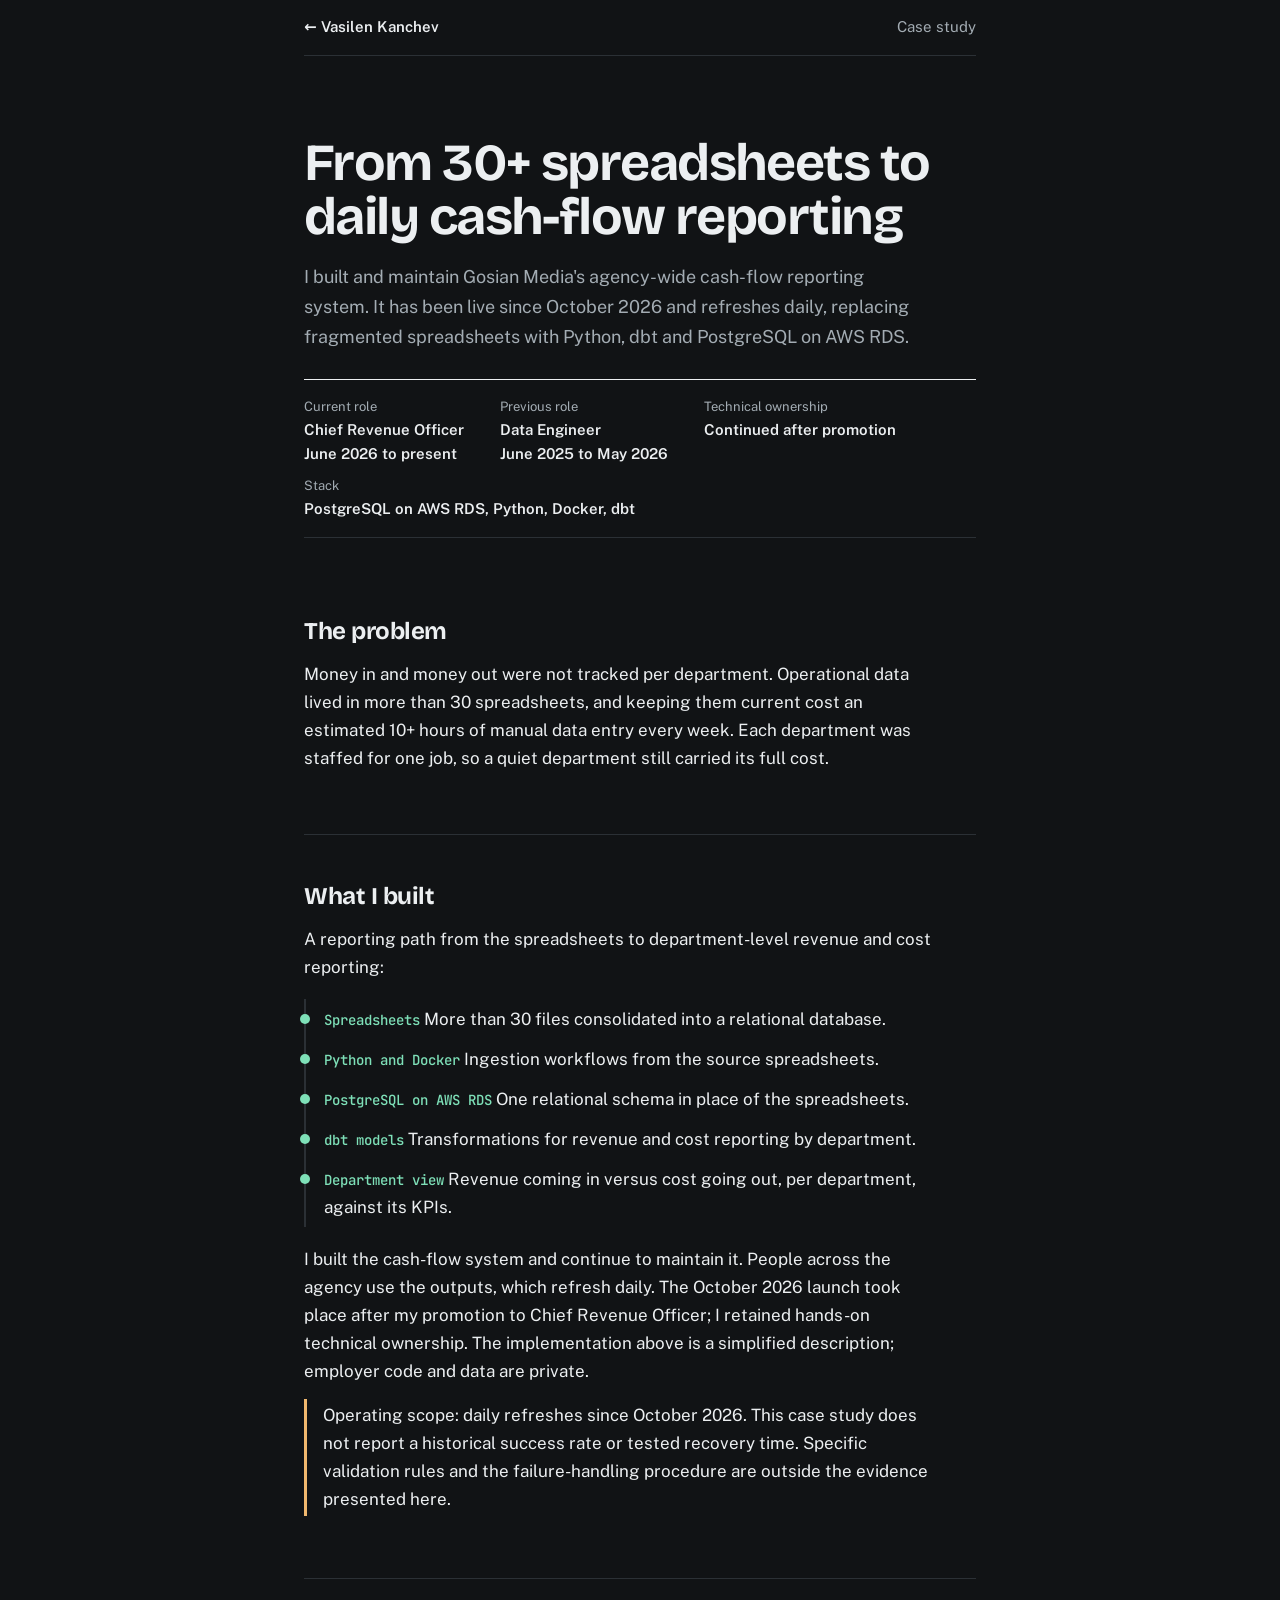
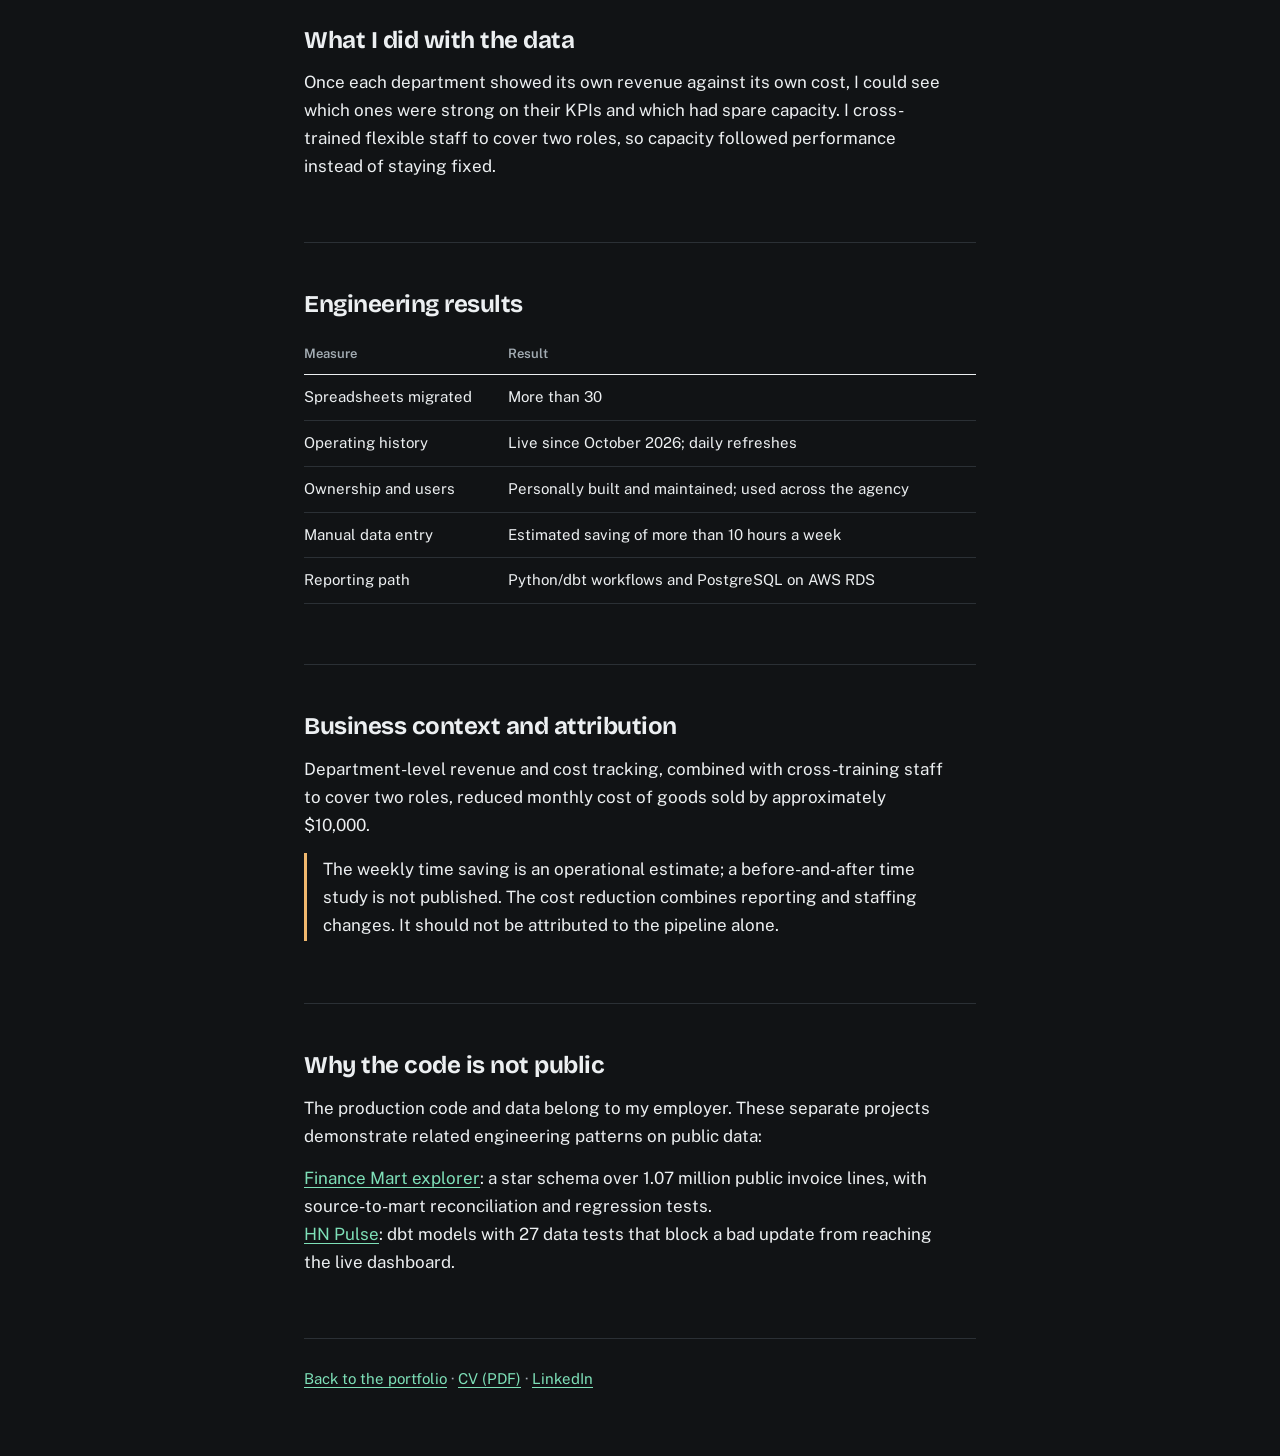
==== commit bb6f65b8: "Clarify Gosian ownership, promotion dates and evidence scope" ====
--- a/gosian/index.html
+++ b/gosian/index.html
@@ -1,12 +1,12 @@
 <!doctype html>
 <html lang="en"><head><meta charset="utf-8"><meta name="viewport" content="width=device-width,initial-scale=1">
 <meta name="theme-color" content="#111315">
-<title>From 30+ spreadsheets to tested data pipelines | Vasilen Kanchev</title>
+<title>From 30+ spreadsheets to daily cash-flow reporting | Vasilen Kanchev</title>
 <meta name="description" content="How I built department-level revenue and cost tracking, a PostgreSQL pipeline and a cross-training model at Gosian Media, and what the numbers do and do not show.">
 <link rel="canonical" href="https://vasilendata.github.io/gosian/">
-<meta property="og:type" content="article"><meta property="og:title" content="From 30+ spreadsheets to tested data pipelines"><meta property="og:description" content="Professional case study: Python, dbt and PostgreSQL on AWS RDS saved an estimated 10+ hours of manual data entry each week."><meta property="og:url" content="https://vasilendata.github.io/gosian/"><meta property="og:image" content="https://vasilendata.github.io/og.png?v=3"><meta property="og:image:width" content="1731"><meta property="og:image:height" content="909">
-<meta name="twitter:card" content="summary_large_image"><meta name="twitter:image" content="https://vasilendata.github.io/og.png?v=3">
-<link rel="icon" href="data:image/svg+xml,%3Csvg xmlns='http://www.w3.org/2000/svg' viewBox='0 0 64 64'%3E%3Crect width='64' height='64' rx='10' fill='%230E1A2B'/%3E%3Cpath d='M14 18l14 28 6-12M50 18L36 46' stroke='%23E8470F' stroke-width='6' fill='none' stroke-linecap='square'/%3E%3C/svg%3E">
+<meta property="og:type" content="article"><meta property="og:title" content="From 30+ spreadsheets to daily cash-flow reporting"><meta property="og:description" content="Professional case study: Python, dbt and PostgreSQL on AWS RDS saved an estimated 10+ hours of manual data entry each week."><meta property="og:url" content="https://vasilendata.github.io/gosian/"><meta property="og:image" content="https://vasilendata.github.io/gosian/preview.png?v=1"><meta property="og:image:width" content="1200"><meta property="og:image:height" content="627">
+<meta name="twitter:card" content="summary_large_image"><meta name="twitter:image" content="https://vasilendata.github.io/gosian/preview.png?v=1">
+<link rel="icon" href="data:image/svg+xml,%3Csvg xmlns='http://www.w3.org/2000/svg' viewBox='0 0 64 64'%3E%3Crect width='64' height='64' rx='10' fill='%23111315'/%3E%3Cpath d='M14 18l14 28 6-12M50 18L36 46' stroke='%237EE0B8' stroke-width='6' fill='none' stroke-linecap='square'/%3E%3C/svg%3E">
 <link rel="preload" href="../fonts/bricolage-grotesque.woff2" as="font" type="font/woff2" crossorigin>
 <style>
 @font-face{font-family:'Bricolage Grotesque';src:url(../fonts/bricolage-grotesque.woff2) format('woff2');font-weight:200 800;font-display:swap}
@@ -44,9 +44,9 @@
 <a class="skip" href="#case-study">Skip to case study</a>
 <div class="wrap">
 <nav class="top" aria-label="Portfolio"><a href="../">&larr; Vasilen Kanchev</a><span>Case study</span></nav>
-<header class="pg"><h1>From 30+ spreadsheets to tested data pipelines</h1>
+<header class="pg"><h1>From 30+ spreadsheets to daily cash-flow reporting</h1>
 <p class="sub">I built and maintain Gosian Media's agency-wide cash-flow reporting system. It has been live since October 2026 and refreshes daily, replacing fragmented spreadsheets with Python, dbt and PostgreSQL on AWS RDS.</p>
-<dl class="meta"><div><dt>Official role</dt><dd>Data Engineer and Chief Revenue Officer</dd></div><div><dt>Since</dt><dd>June 2025</dd></div><div><dt>Setting</dt><dd>Commercial operations</dd></div><div><dt>Stack</dt><dd>PostgreSQL on AWS RDS, Python, Docker, dbt</dd></div></dl></header>
+<dl class="meta"><div><dt>Current role</dt><dd>Chief Revenue Officer<br>June 2026 to present</dd></div><div><dt>Previous role</dt><dd>Data Engineer<br>June 2025 to May 2026</dd></div><div><dt>Technical ownership</dt><dd>Continued after promotion</dd></div><div><dt>Stack</dt><dd>PostgreSQL on AWS RDS, Python, Docker, dbt</dd></div></dl></header>
 <main id="case-study" tabindex="-1">
 <section><h2>The problem</h2>
 <p>Money in and money out were not tracked per department. Operational data lived in more than 30 spreadsheets, and keeping them current cost an estimated 10+ hours of manual data entry every week. Each department was staffed for one job, so a quiet department still carried its full cost.</p></section>
@@ -54,24 +54,25 @@
 <p>A reporting path from the spreadsheets to department-level revenue and cost reporting:</p>
 <ol class="flow">
 <li><b>Spreadsheets</b> More than 30 files consolidated into a relational database.</li>
-<li><b>Python and Docker</b> Ingestion workflows with validation checks.</li>
+<li><b>Python and Docker</b> Ingestion workflows from the source spreadsheets.</li>
 <li><b>PostgreSQL on AWS RDS</b> One relational schema in place of the spreadsheets.</li>
-<li><b>dbt models and tests</b> Revenue and cost by department, with tests on the transformations.</li>
+<li><b>dbt models</b> Transformations for revenue and cost reporting by department.</li>
 <li><b>Department view</b> Revenue coming in versus cost going out, per department, against its KPIs.</li>
 </ol>
-<p>I built the cash-flow system and continue to maintain it. People across the agency use the outputs, which refresh daily. The implementation above is a simplified description; employer code and data are private.</p></section>
+<p>I built the cash-flow system and continue to maintain it. People across the agency use the outputs, which refresh daily. The October 2026 launch took place after my promotion to Chief Revenue Officer; I retained hands-on technical ownership. The implementation above is a simplified description; employer code and data are private.</p>
+<p class="note">Operating scope: daily refreshes since October 2026. This case study does not report a historical success rate or tested recovery time. Specific validation rules and the failure-handling procedure are outside the evidence presented here.</p></section>
 <section><h2>What I did with the data</h2>
-<p>Once each department showed its own revenue against its own cost, I could see which ones were strong on their KPIs and which had spare capacity. I cross-trained flexible staff to cover two roles, so capacity followed performance instead of staying fixed. I also recruited and trained more than 30 people myself and wrote the SOPs and training manuals that standardize onboarding.</p></section>
+<p>Once each department showed its own revenue against its own cost, I could see which ones were strong on their KPIs and which had spare capacity. I cross-trained flexible staff to cover two roles, so capacity followed performance instead of staying fixed.</p></section>
 <section><h2>Engineering results</h2>
 <table><thead><tr><th>Measure</th><th>Result</th></tr></thead><tbody>
 <tr><td>Spreadsheets migrated</td><td>More than 30</td></tr>
 <tr><td>Operating history</td><td>Live since October 2026; daily refreshes</td></tr>
 <tr><td>Ownership and users</td><td>Personally built and maintained; used across the agency</td></tr>
 <tr><td>Manual data entry</td><td>Estimated saving of more than 10 hours a week</td></tr>
-<tr><td>Reporting path</td><td>Python/dbt workflows and PostgreSQL on AWS RDS, with validation tests</td></tr>
+<tr><td>Reporting path</td><td>Python/dbt workflows and PostgreSQL on AWS RDS</td></tr>
 </tbody></table></section>
 <section><h2>Business context and attribution</h2>
-<p>Department-level revenue and cost tracking, combined with cross-training staff to cover two roles, reduced monthly cost of goods sold by approximately $10,000. My broader responsibilities included an 80-person operation and personally recruiting and training 30+ staff.</p>
+<p>Department-level revenue and cost tracking, combined with cross-training staff to cover two roles, reduced monthly cost of goods sold by approximately $10,000.</p>
 <p class="note">The weekly time saving is an operational estimate; a before-and-after time study is not published. The cost reduction combines reporting and staffing changes. It should not be attributed to the pipeline alone.</p></section>
 <section><h2>Why the code is not public</h2>
 <p>The production code and data belong to my employer. These separate projects demonstrate related engineering patterns on public data:</p>
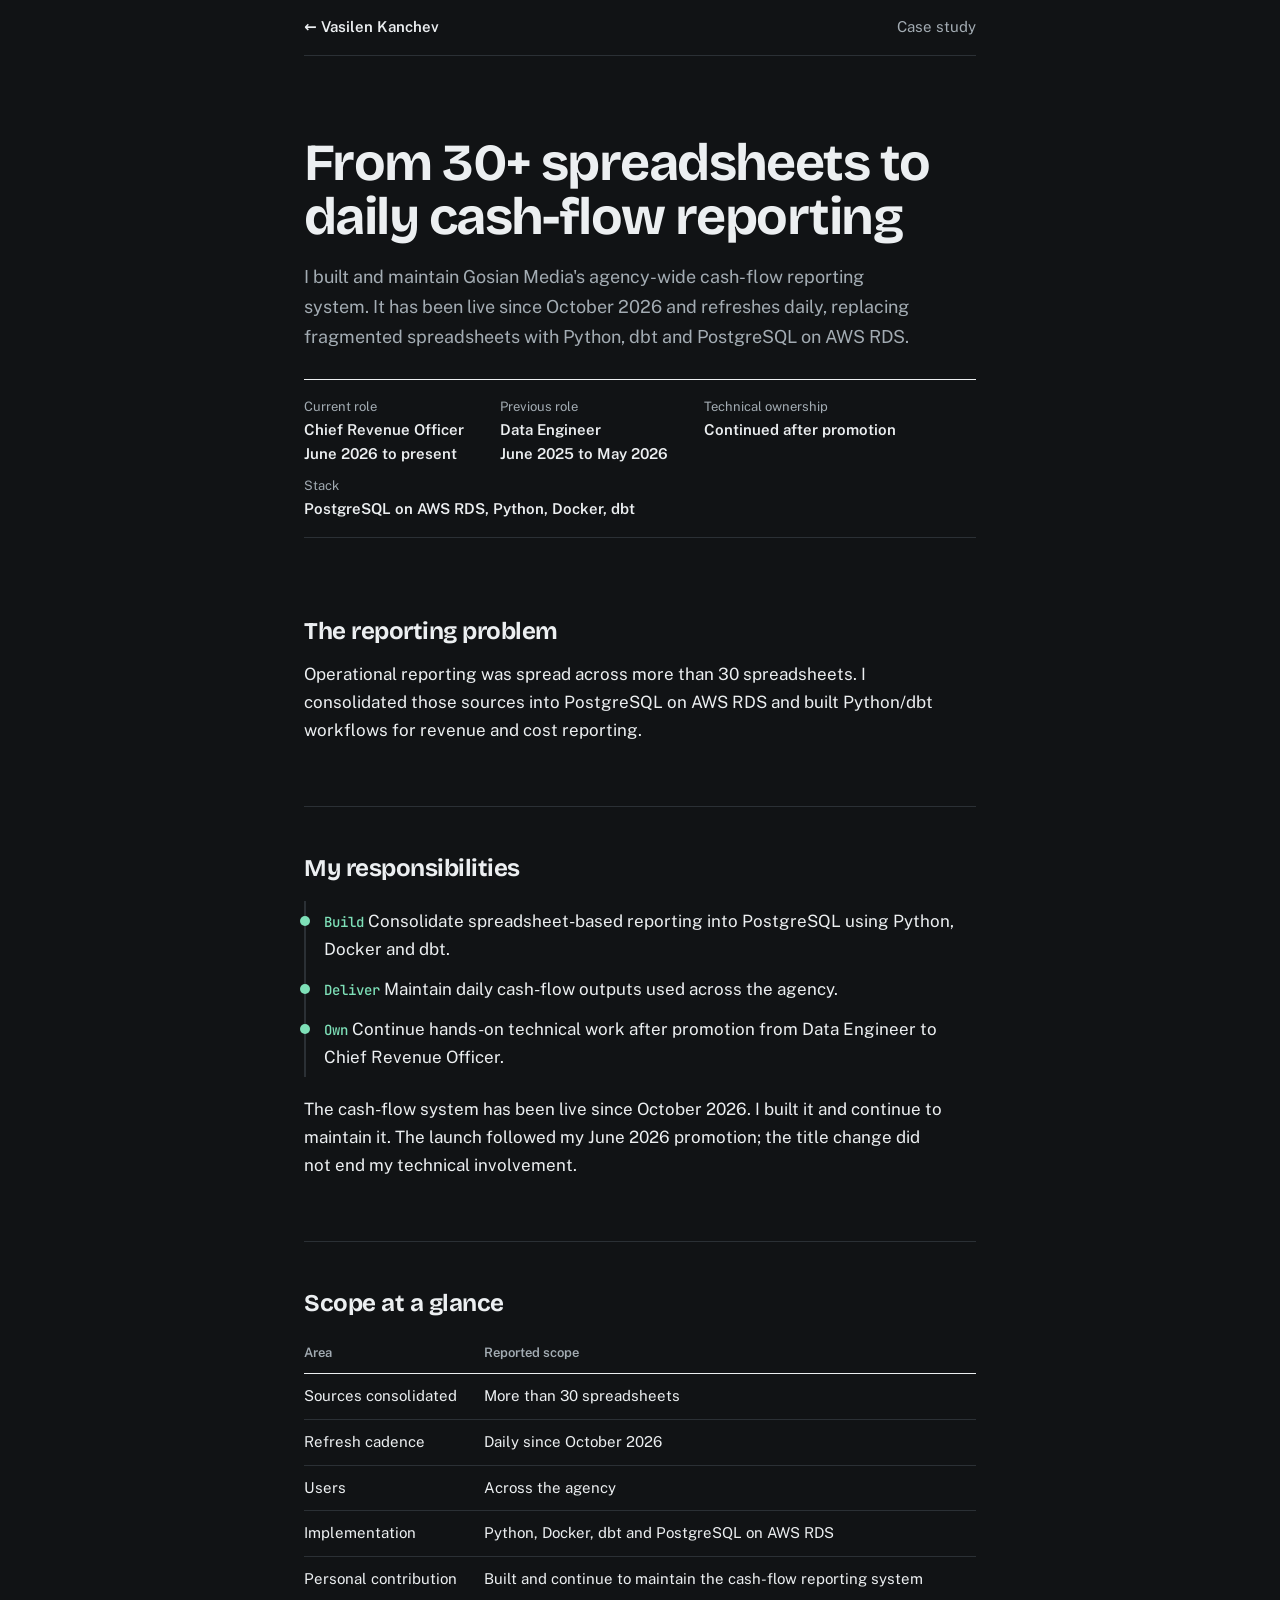
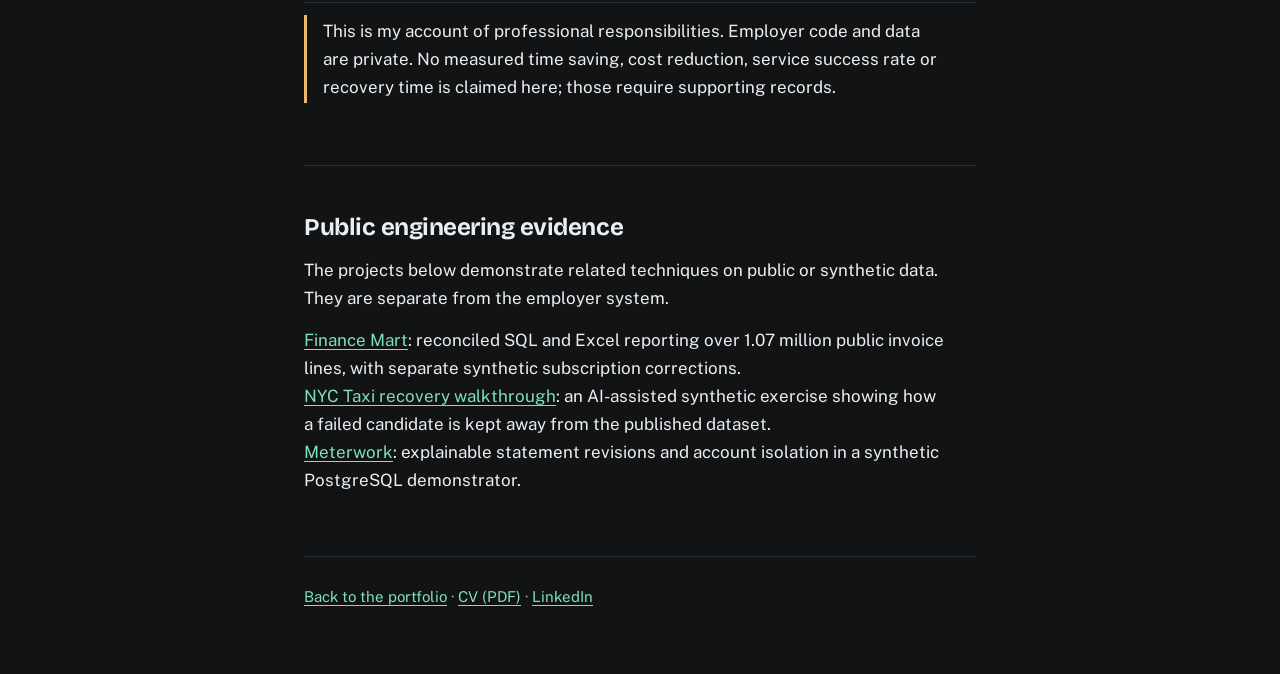
==== commit 2c2222d1: "Focus Gosian case study on reported system ownership" ====
--- a/gosian/index.html
+++ b/gosian/index.html
@@ -2,9 +2,9 @@
 <html lang="en"><head><meta charset="utf-8"><meta name="viewport" content="width=device-width,initial-scale=1">
 <meta name="theme-color" content="#111315">
 <title>From 30+ spreadsheets to daily cash-flow reporting | Vasilen Kanchev</title>
-<meta name="description" content="How I built department-level revenue and cost tracking, a PostgreSQL pipeline and a cross-training model at Gosian Media, and what the numbers do and do not show.">
+<meta name="description" content="Professional responsibilities: daily cash-flow reporting, Python/dbt workflows and PostgreSQL on AWS RDS at Gosian Media.">
 <link rel="canonical" href="https://vasilendata.github.io/gosian/">
-<meta property="og:type" content="article"><meta property="og:title" content="From 30+ spreadsheets to daily cash-flow reporting"><meta property="og:description" content="Professional case study: Python, dbt and PostgreSQL on AWS RDS saved an estimated 10+ hours of manual data entry each week."><meta property="og:url" content="https://vasilendata.github.io/gosian/"><meta property="og:image" content="https://vasilendata.github.io/gosian/preview.png?v=1"><meta property="og:image:width" content="1200"><meta property="og:image:height" content="627">
+<meta property="og:type" content="article"><meta property="og:title" content="From 30+ spreadsheets to daily cash-flow reporting"><meta property="og:description" content="Professional case study: built and maintained agency-wide daily cash-flow reporting with Python, dbt and PostgreSQL on AWS RDS."><meta property="og:url" content="https://vasilendata.github.io/gosian/"><meta property="og:image" content="https://vasilendata.github.io/gosian/preview.png?v=1"><meta property="og:image:width" content="1200"><meta property="og:image:height" content="627">
 <meta name="twitter:card" content="summary_large_image"><meta name="twitter:image" content="https://vasilendata.github.io/gosian/preview.png?v=1">
 <link rel="icon" href="data:image/svg+xml,%3Csvg xmlns='http://www.w3.org/2000/svg' viewBox='0 0 64 64'%3E%3Crect width='64' height='64' rx='10' fill='%23111315'/%3E%3Cpath d='M14 18l14 28 6-12M50 18L36 46' stroke='%237EE0B8' stroke-width='6' fill='none' stroke-linecap='square'/%3E%3C/svg%3E">
 <link rel="preload" href="../fonts/bricolage-grotesque.woff2" as="font" type="font/woff2" crossorigin>
@@ -48,36 +48,29 @@
 <p class="sub">I built and maintain Gosian Media's agency-wide cash-flow reporting system. It has been live since October 2026 and refreshes daily, replacing fragmented spreadsheets with Python, dbt and PostgreSQL on AWS RDS.</p>
 <dl class="meta"><div><dt>Current role</dt><dd>Chief Revenue Officer<br>June 2026 to present</dd></div><div><dt>Previous role</dt><dd>Data Engineer<br>June 2025 to May 2026</dd></div><div><dt>Technical ownership</dt><dd>Continued after promotion</dd></div><div><dt>Stack</dt><dd>PostgreSQL on AWS RDS, Python, Docker, dbt</dd></div></dl></header>
 <main id="case-study" tabindex="-1">
-<section><h2>The problem</h2>
-<p>Money in and money out were not tracked per department. Operational data lived in more than 30 spreadsheets, and keeping them current cost an estimated 10+ hours of manual data entry every week. Each department was staffed for one job, so a quiet department still carried its full cost.</p></section>
-<section><h2>What I built</h2>
-<p>A reporting path from the spreadsheets to department-level revenue and cost reporting:</p>
+<section><h2>The reporting problem</h2>
+<p>Operational reporting was spread across more than 30 spreadsheets. I consolidated those sources into PostgreSQL on AWS RDS and built Python/dbt workflows for revenue and cost reporting.</p></section>
+<section><h2>My responsibilities</h2>
 <ol class="flow">
-<li><b>Spreadsheets</b> More than 30 files consolidated into a relational database.</li>
-<li><b>Python and Docker</b> Ingestion workflows from the source spreadsheets.</li>
-<li><b>PostgreSQL on AWS RDS</b> One relational schema in place of the spreadsheets.</li>
-<li><b>dbt models</b> Transformations for revenue and cost reporting by department.</li>
-<li><b>Department view</b> Revenue coming in versus cost going out, per department, against its KPIs.</li>
+<li><b>Build</b> Consolidate spreadsheet-based reporting into PostgreSQL using Python, Docker and dbt.</li>
+<li><b>Deliver</b> Maintain daily cash-flow outputs used across the agency.</li>
+<li><b>Own</b> Continue hands-on technical work after promotion from Data Engineer to Chief Revenue Officer.</li>
 </ol>
-<p>I built the cash-flow system and continue to maintain it. People across the agency use the outputs, which refresh daily. The October 2026 launch took place after my promotion to Chief Revenue Officer; I retained hands-on technical ownership. The implementation above is a simplified description; employer code and data are private.</p>
-<p class="note">Operating scope: daily refreshes since October 2026. This case study does not report a historical success rate or tested recovery time. Specific validation rules and the failure-handling procedure are outside the evidence presented here.</p></section>
-<section><h2>What I did with the data</h2>
-<p>Once each department showed its own revenue against its own cost, I could see which ones were strong on their KPIs and which had spare capacity. I cross-trained flexible staff to cover two roles, so capacity followed performance instead of staying fixed.</p></section>
-<section><h2>Engineering results</h2>
-<table><thead><tr><th>Measure</th><th>Result</th></tr></thead><tbody>
-<tr><td>Spreadsheets migrated</td><td>More than 30</td></tr>
-<tr><td>Operating history</td><td>Live since October 2026; daily refreshes</td></tr>
-<tr><td>Ownership and users</td><td>Personally built and maintained; used across the agency</td></tr>
-<tr><td>Manual data entry</td><td>Estimated saving of more than 10 hours a week</td></tr>
-<tr><td>Reporting path</td><td>Python/dbt workflows and PostgreSQL on AWS RDS</td></tr>
-</tbody></table></section>
-<section><h2>Business context and attribution</h2>
-<p>Department-level revenue and cost tracking, combined with cross-training staff to cover two roles, reduced monthly cost of goods sold by approximately $10,000.</p>
-<p class="note">The weekly time saving is an operational estimate; a before-and-after time study is not published. The cost reduction combines reporting and staffing changes. It should not be attributed to the pipeline alone.</p></section>
-<section><h2>Why the code is not public</h2>
-<p>The production code and data belong to my employer. These separate projects demonstrate related engineering patterns on public data:</p>
-<p><a href="https://vasilendata.github.io/ecommerce-finance-mart/explorer/">Finance Mart explorer</a>: a star schema over 1.07 million public invoice lines, with source-to-mart reconciliation and regression tests.<br>
-<a href="https://vasilendata.github.io/hn-pulse/">HN Pulse</a>: dbt models with 27 data tests that block a bad update from reaching the live dashboard.</p></section>
+<p>The cash-flow system has been live since October 2026. I built it and continue to maintain it. The launch followed my June 2026 promotion; the title change did not end my technical involvement.</p></section>
+<section><h2>Scope at a glance</h2>
+<table><thead><tr><th>Area</th><th>Reported scope</th></tr></thead><tbody>
+<tr><td>Sources consolidated</td><td>More than 30 spreadsheets</td></tr>
+<tr><td>Refresh cadence</td><td>Daily since October 2026</td></tr>
+<tr><td>Users</td><td>Across the agency</td></tr>
+<tr><td>Implementation</td><td>Python, Docker, dbt and PostgreSQL on AWS RDS</td></tr>
+<tr><td>Personal contribution</td><td>Built and continue to maintain the cash-flow reporting system</td></tr>
+</tbody></table>
+<p class="note">This is my account of professional responsibilities. Employer code and data are private. No measured time saving, cost reduction, service success rate or recovery time is claimed here; those require supporting records.</p></section>
+<section><h2>Public engineering evidence</h2>
+<p>The projects below demonstrate related techniques on public or synthetic data. They are separate from the employer system.</p>
+<p><a href="https://vasilendata.github.io/ecommerce-finance-mart/explorer/">Finance Mart</a>: reconciled SQL and Excel reporting over 1.07 million public invoice lines, with separate synthetic subscription corrections.<br>
+<a href="https://vasilendata.github.io/demos/nyc-recovery/">NYC Taxi recovery walkthrough</a>: an AI-assisted synthetic exercise showing how a failed candidate is kept away from the published dataset.<br>
+<a href="https://vasilendata.github.io/usage-metering-platform/">Meterwork</a>: explainable statement revisions and account isolation in a synthetic PostgreSQL demonstrator.</p></section>
 </main>
 <footer class="f"><a href="https://vasilendata.github.io/">Back to the portfolio</a> &middot; <a href="https://vasilendata.github.io/vasilen-kanchev-cv.pdf">CV (PDF)</a> &middot; <a href="https://www.linkedin.com/in/vasilenkanchev/">LinkedIn</a></footer>
 </div></body></html>
